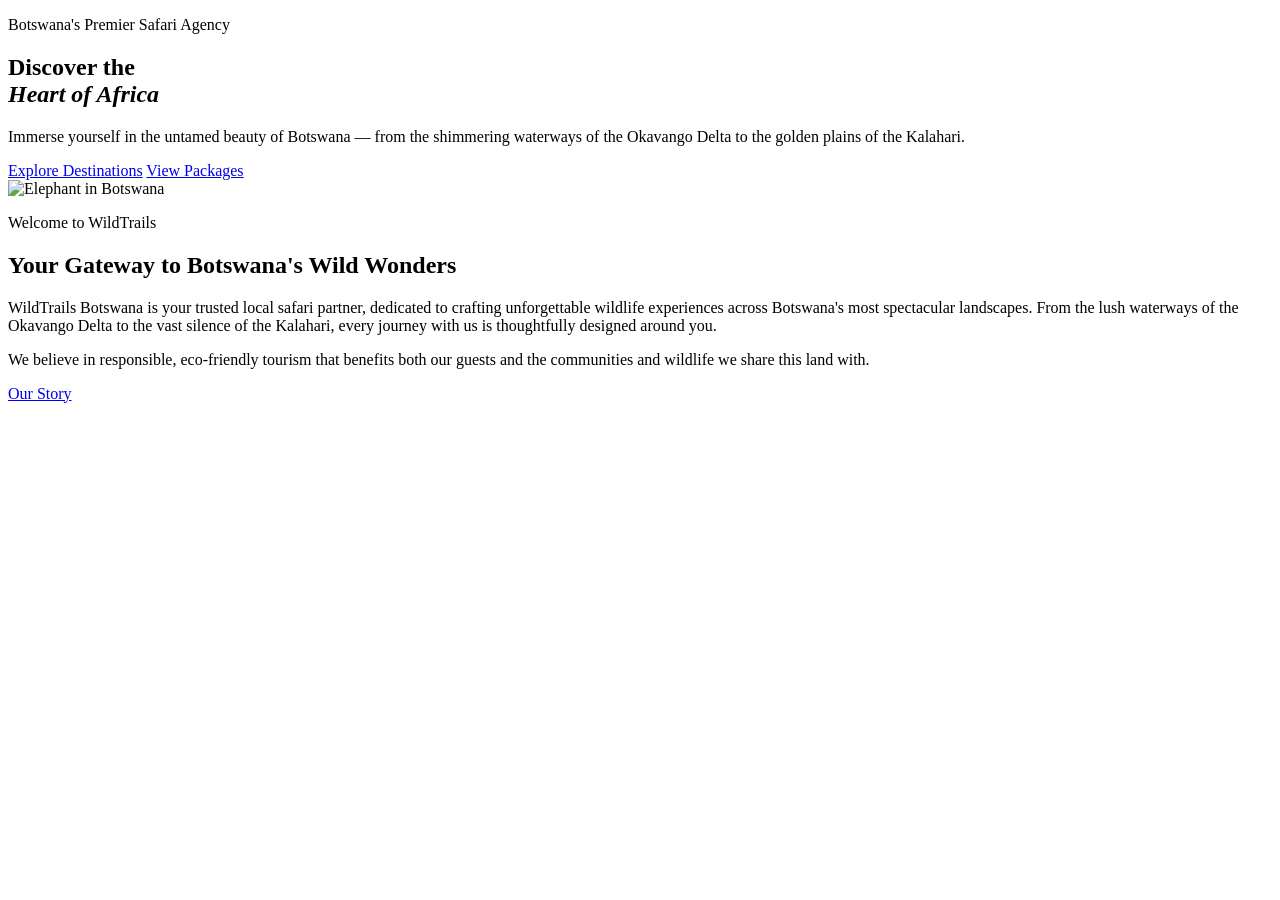
==== index.html @ f6ce1a47 "Initial commit:WildTrails Botswana Welcome Page" ====
<!DOCTYPE html>
<html lang="en">
<head>
  <meta charset="UTF-8" />
  <meta name="viewport" content="width=device-width, initial-scale=1.0"/>
  <title>WildTrails Botswana – Discover the Heart of Africa</title>
  <link href="https://fonts.googleapis.com/css2?family=Playfair+Display:ital,wght@0,400;0,700;1,400&family=Nunito+Sans:wght@300;400;600&display=swap" rel="stylesheet"/>
  <link rel="stylesheet" href="css/style.css"/>
</head>
<body>

<!-- HERO SECTION -->
<section class="hero" id="home">
  <div class="hero-bg"></div>
  <div class="hero-content">
    <p class="hero-eyebrow">Botswana's Premier Safari Agency</p>
    <h1 class="hero-title">Discover the<br><em>Heart of Africa</em></h1>
    <p class="hero-subtitle">Immerse yourself in the untamed beauty of Botswana — from the shimmering waterways of the Okavango Delta to the golden plains of the Kalahari.</p>
    <div class="hero-btns">
      <a href="destinations.html" class="btn-wild">Explore Destinations</a>
      <a href="packages.html" class="btn-outline-wild">View Packages</a>
    </div>
  </div>
</section>

<!-- WELCOME SECTION -->
<section class="welcome-section">
  <div class="welcome-container">
    <div class="welcome-image">
      <img src="https://images.unsplash.com/photo-1535941339077-2dd1c7963098?w=800&q=80" alt="Elephant in Botswana" width="600" height="420"/>
    </div>
    <div class="welcome-text">
      <p class="section-label">Welcome to WildTrails</p>
      <h2 class="section-title">Your Gateway to Botswana's Wild Wonders</h2>
      <div class="section-divider"></div>
      <p>WildTrails Botswana is your trusted local safari partner, dedicated to crafting unforgettable wildlife experiences across Botswana's most spectacular landscapes. From the lush waterways of the Okavango Delta to the vast silence of the Kalahari, every journey with us is thoughtfully designed around you.</p>
      <p>We believe in responsible, eco-friendly tourism that benefits both our guests and the communities and wildlife we share this land with.</p>
      <a href="about.html" class="btn-wild">Our Story</a>
    </div>
  </div>
</section>

</body>
</html>
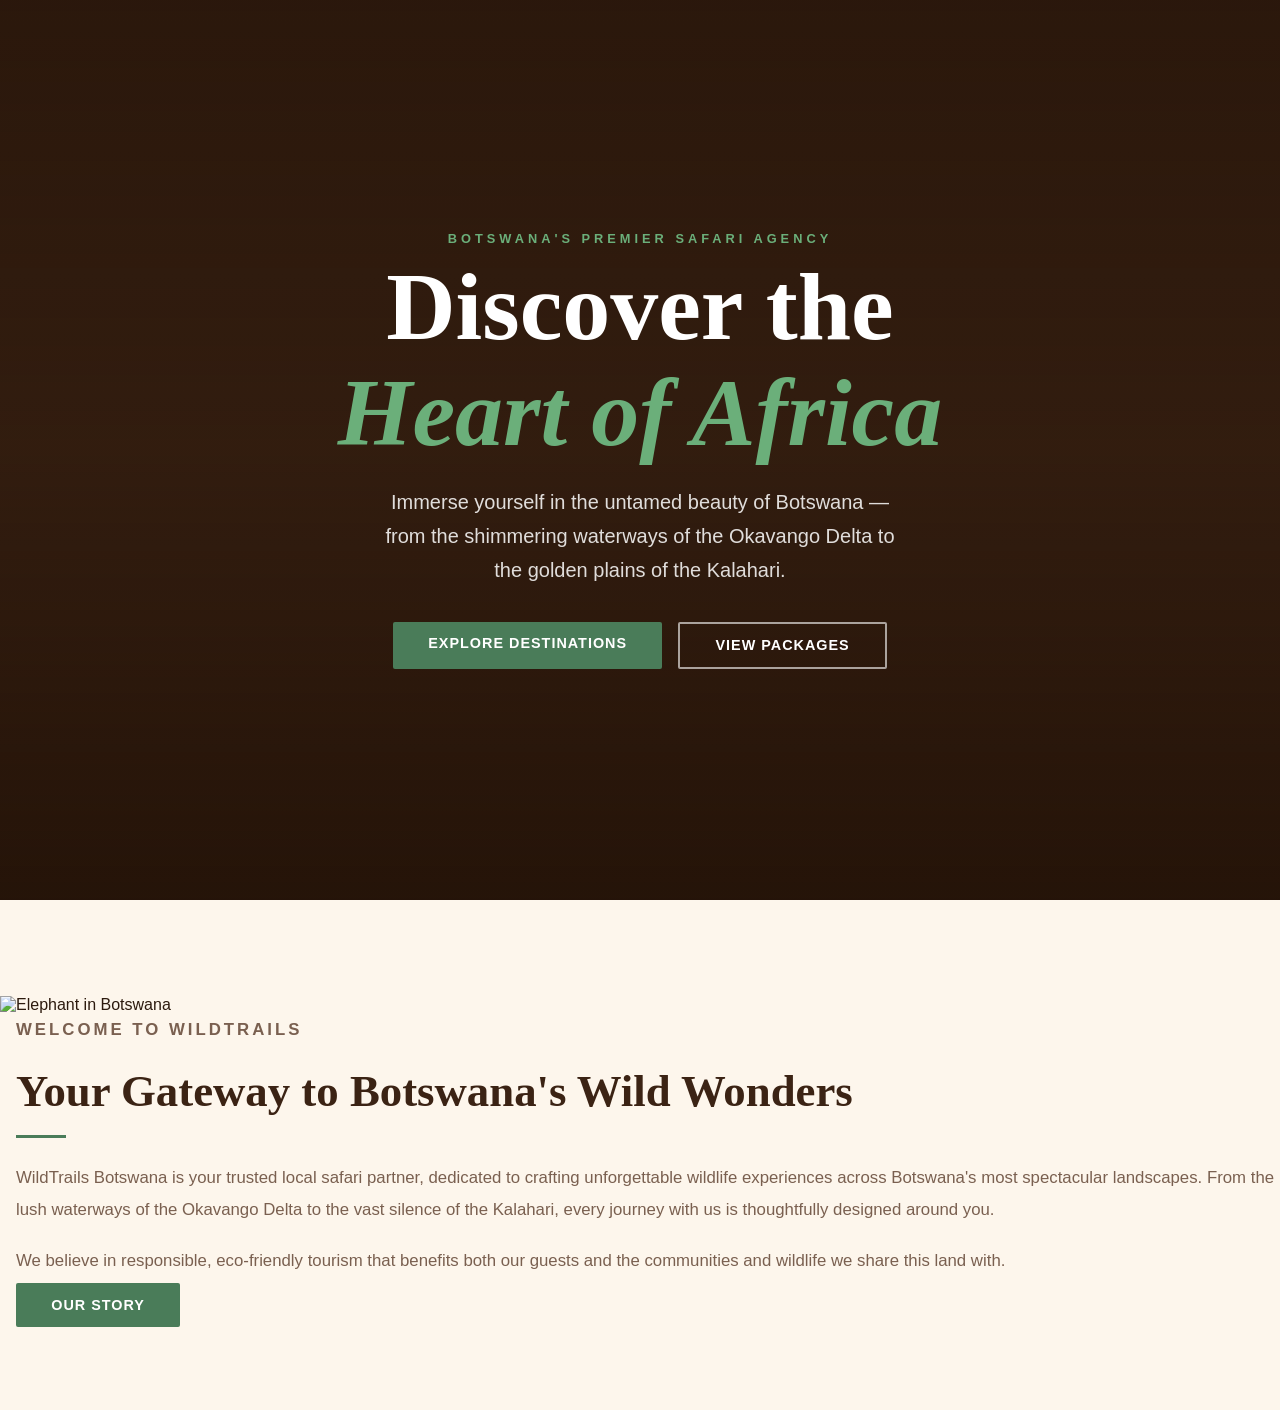
==== commit bf176759: "Fixed CSS path" ====
--- a/index.html
+++ b/index.html
@@ -5,7 +5,7 @@
   <meta name="viewport" content="width=device-width, initial-scale=1.0"/>
   <title>WildTrails Botswana – Discover the Heart of Africa</title>
   <link href="https://fonts.googleapis.com/css2?family=Playfair+Display:ital,wght@0,400;0,700;1,400&family=Nunito+Sans:wght@300;400;600&display=swap" rel="stylesheet"/>
-  <link rel="stylesheet" href="css/style.css"/>
+  <link rel="stylesheet" href="style.css"/>
 </head>
 <body>
 
--- a/style.css
+++ b/style.css
@@ -0,0 +1,696 @@
+/* ============================================
+   WildTrails Botswana - Main Stylesheet
+   Web & Multimedia Development Assignment
+   BAC 2026
+   ============================================ */
+
+/* ── CSS VARIABLES ── */
+:root {
+  --brown:       #5C3D2E;
+  --brown-dark:  #3B2314;
+  --brown-light: #8B5E3C;
+  --green:       #4A7C59;
+  --green-light: #6BAF7A;
+  --cream:       #FDF6EC;
+  --sand:        #E8D5B0;
+  --text:        #2C1A0E;
+  --text-light:  #7A6050;
+}
+
+/* ── RESET & BASE ── */
+* { margin: 0; padding: 0; box-sizing: border-box; }
+
+html { scroll-behavior: smooth; }
+
+body {
+  font-family: 'Nunito Sans', sans-serif;
+  background: var(--cream);
+  color: var(--text);
+  overflow-x: hidden;
+}
+
+/* ── NAVBAR ── */
+.navbar {
+  background: transparent;
+  padding: 1.2rem 2rem;
+  position: fixed;
+  width: 100%;
+  top: 0;
+  z-index: 1000;
+  transition: background 0.4s, box-shadow 0.4s;
+}
+
+.navbar.scrolled {
+  background: var(--brown-dark) !important;
+  box-shadow: 0 2px 20px rgba(0,0,0,0.3);
+}
+
+.navbar-brand {
+  font-family: 'Playfair Display', serif;
+  font-size: 1.6rem;
+  color: #fff !important;
+  letter-spacing: 0.5px;
+}
+
+.navbar-brand span { color: var(--green-light); }
+
+.navbar-nav .nav-link {
+  color: rgba(255,255,255,0.9) !important;
+  font-size: 0.9rem;
+  font-weight: 600;
+  letter-spacing: 1.2px;
+  text-transform: uppercase;
+  margin: 0 0.4rem;
+  padding: 0.5rem 0.8rem !important;
+  transition: color 0.2s;
+  position: relative;
+}
+
+.navbar-nav .nav-link::after {
+  content: '';
+  position: absolute;
+  bottom: 0;
+  left: 50%;
+  width: 0;
+  height: 2px;
+  background: var(--green-light);
+  transition: width 0.3s, left 0.3s;
+}
+
+.navbar-nav .nav-link:hover::after,
+.navbar-nav .nav-link.active::after {
+  width: 100%;
+  left: 0;
+}
+
+.navbar-nav .nav-link:hover { color: var(--green-light) !important; }
+
+.navbar-toggler { border-color: rgba(255,255,255,0.5); }
+.navbar-toggler-icon { filter: invert(1); }
+
+/* ── HERO ── */
+.hero {
+  height: 100vh;
+  min-height: 600px;
+  position: relative;
+  display: flex;
+  align-items: center;
+  justify-content: center;
+  overflow: hidden;
+  background: var(--brown-dark);
+}
+
+.hero-bg {
+  position: absolute;
+  inset: 0;
+  background:
+    linear-gradient(to bottom, rgba(30,15,5,0.55) 0%, rgba(30,15,5,0.3) 50%, rgba(30,15,5,0.75) 100%),
+    url('https://images.unsplash.com/photo-1516026672322-bc52d61a55d5?w=1600&q=80') center/cover no-repeat;
+  transform: scale(1.05);
+  animation: zoomOut 12s ease forwards;
+}
+
+@keyframes zoomOut {
+  from { transform: scale(1.05); }
+  to   { transform: scale(1); }
+}
+
+.hero-content {
+  position: relative;
+  text-align: center;
+  color: #fff;
+  padding: 0 1rem;
+}
+
+.hero-eyebrow {
+  font-size: 0.8rem;
+  letter-spacing: 4px;
+  text-transform: uppercase;
+  color: var(--green-light);
+  font-weight: 600;
+  opacity: 0;
+  animation: fadeUp 0.8s 0.3s forwards;
+}
+
+.hero-title {
+  font-family: 'Playfair Display', serif;
+  font-size: clamp(2.8rem, 8vw, 6rem);
+  font-weight: 700;
+  line-height: 1.1;
+  margin: 0.5rem 0 1.2rem;
+  opacity: 0;
+  animation: fadeUp 0.8s 0.6s forwards;
+}
+
+.hero-title em { color: var(--green-light); font-style: italic; }
+
+.hero-subtitle {
+  font-size: clamp(1rem, 2vw, 1.25rem);
+  font-weight: 300;
+  max-width: 540px;
+  margin: 0 auto 2.2rem;
+  line-height: 1.7;
+  color: rgba(255,255,255,0.85);
+  opacity: 0;
+  animation: fadeUp 0.8s 0.9s forwards;
+}
+
+.hero-btns {
+  display: flex;
+  gap: 1rem;
+  justify-content: center;
+  flex-wrap: wrap;
+  opacity: 0;
+  animation: fadeUp 0.8s 1.2s forwards;
+}
+
+.hero-scroll {
+  position: absolute;
+  bottom: 2rem;
+  left: 50%;
+  transform: translateX(-50%);
+  color: rgba(255,255,255,0.6);
+  font-size: 0.75rem;
+  letter-spacing: 2px;
+  text-transform: uppercase;
+  display: flex;
+  flex-direction: column;
+  align-items: center;
+  gap: 0.4rem;
+  opacity: 0;
+  animation: fadeUp 0.8s 1.8s forwards;
+}
+
+.hero-scroll i { animation: bounce 1.6s infinite; }
+
+/* ── ANIMATIONS ── */
+@keyframes bounce {
+  0%, 100% { transform: translateY(0); }
+  50%       { transform: translateY(6px); }
+}
+
+@keyframes fadeUp {
+  from { opacity: 0; transform: translateY(24px); }
+  to   { opacity: 1; transform: translateY(0); }
+}
+
+/* ── BUTTONS ── */
+.btn-wild {
+  background: var(--green);
+  color: #fff;
+  border: none;
+  padding: 0.85rem 2.2rem;
+  font-size: 0.9rem;
+  font-weight: 600;
+  letter-spacing: 1px;
+  text-transform: uppercase;
+  border-radius: 2px;
+  text-decoration: none;
+  transition: background 0.3s, transform 0.2s;
+}
+
+.btn-wild:hover {
+  background: var(--green-light);
+  color: #fff;
+  transform: translateY(-2px);
+}
+
+.btn-outline-wild {
+  background: transparent;
+  color: #fff;
+  border: 2px solid rgba(255,255,255,0.6);
+  padding: 0.85rem 2.2rem;
+  font-size: 0.9rem;
+  font-weight: 600;
+  letter-spacing: 1px;
+  text-transform: uppercase;
+  border-radius: 2px;
+  text-decoration: none;
+  transition: border-color 0.3s, background 0.3s;
+}
+
+.btn-outline-wild:hover {
+  border-color: #fff;
+  background: rgba(255,255,255,0.1);
+  color: #fff;
+}
+
+/* ── STATS BAND ── */
+.stats-band {
+  background: var(--brown-dark);
+  padding: 1.8rem 0;
+}
+
+.stat-item {
+  text-align: center;
+  color: #fff;
+  padding: 0.5rem 1rem;
+  border-right: 1px solid rgba(255,255,255,0.12);
+}
+
+.stat-item:last-child { border-right: none; }
+
+.stat-number {
+  font-family: 'Playfair Display', serif;
+  font-size: 2rem;
+  font-weight: 700;
+  color: var(--green-light);
+  line-height: 1;
+}
+
+.stat-label {
+  font-size: 0.78rem;
+  letter-spacing: 1.5px;
+  text-transform: uppercase;
+  color: rgba(255,255,255,0.6);
+  margin-top: 0.3rem;
+}
+
+/* ── SECTION TITLES ── */
+.section-label {
+  font-size: 0.75rem;
+  letter-spacing: 3px;
+  text-transform: uppercase;
+  color: var(--green);
+  font-weight: 700;
+  margin-bottom: 0.5rem;
+}
+
+.section-title {
+  font-family: 'Playfair Display', serif;
+  font-size: clamp(1.8rem, 4vw, 2.8rem);
+  font-weight: 700;
+  color: var(--brown-dark);
+  line-height: 1.2;
+}
+
+.section-divider {
+  width: 50px;
+  height: 3px;
+  background: var(--green);
+  margin: 1rem 0 1.5rem;
+}
+
+/* ── WELCOME SECTION ── */
+.welcome-section {
+  padding: 6rem 0;
+  background: var(--cream);
+}
+
+.welcome-img-wrap {
+  position: relative;
+  border-radius: 2px;
+  overflow: hidden;
+}
+
+.welcome-img-wrap img {
+  width: 100%;
+  height: 420px;
+  object-fit: cover;
+  display: block;
+}
+
+.welcome-img-badge {
+  position: absolute;
+  bottom: -1.5rem;
+  left: -1.5rem;
+  background: var(--green);
+  color: #fff;
+  padding: 1.2rem 1.8rem;
+  font-family: 'Playfair Display', serif;
+  font-size: 1.1rem;
+  line-height: 1.3;
+  max-width: 200px;
+}
+
+.welcome-img-badge strong {
+  display: block;
+  font-size: 2rem;
+}
+
+.welcome-text { padding-left: 1rem; }
+
+.welcome-text p {
+  font-size: 1.05rem;
+  line-height: 1.9;
+  color: var(--text-light);
+  margin-bottom: 1.2rem;
+}
+
+.feature-pill {
+  display: inline-flex;
+  align-items: center;
+  gap: 0.5rem;
+  background: var(--sand);
+  color: var(--brown);
+  font-size: 0.85rem;
+  font-weight: 600;
+  padding: 0.4rem 1rem;
+  border-radius: 50px;
+  margin: 0.2rem;
+}
+
+.feature-pill i { color: var(--green); }
+
+/* ── DESTINATIONS ── */
+.destinations-section {
+  padding: 6rem 0;
+  background: #f5ede0;
+}
+
+.dest-card {
+  position: relative;
+  overflow: hidden;
+  border-radius: 2px;
+  cursor: pointer;
+  height: 420px;
+  display: block;
+  text-decoration: none;
+}
+
+.dest-card img {
+  width: 100%;
+  height: 100%;
+  object-fit: cover;
+  transition: transform 0.6s ease;
+}
+
+.dest-card:hover img { transform: scale(1.08); }
+
+.dest-overlay {
+  position: absolute;
+  inset: 0;
+  background: linear-gradient(to top, rgba(20,8,2,0.85) 0%, rgba(20,8,2,0.1) 60%);
+  display: flex;
+  flex-direction: column;
+  justify-content: flex-end;
+  padding: 1.8rem;
+  transition: background 0.4s;
+}
+
+.dest-card:hover .dest-overlay {
+  background: linear-gradient(to top, rgba(20,8,2,0.92) 0%, rgba(20,8,2,0.25) 60%);
+}
+
+.dest-tag {
+  font-size: 0.7rem;
+  letter-spacing: 2px;
+  text-transform: uppercase;
+  color: var(--green-light);
+  font-weight: 700;
+  margin-bottom: 0.4rem;
+}
+
+.dest-name {
+  font-family: 'Playfair Display', serif;
+  font-size: 1.6rem;
+  color: #fff;
+  line-height: 1.2;
+  margin-bottom: 0.6rem;
+}
+
+.dest-desc {
+  font-size: 0.88rem;
+  color: rgba(255,255,255,0.75);
+  line-height: 1.6;
+  max-height: 0;
+  overflow: hidden;
+  transition: max-height 0.4s ease;
+}
+
+.dest-card:hover .dest-desc { max-height: 80px; }
+
+.dest-arrow {
+  display: inline-flex;
+  align-items: center;
+  gap: 0.4rem;
+  color: var(--green-light);
+  font-size: 0.8rem;
+  font-weight: 700;
+  letter-spacing: 1px;
+  text-transform: uppercase;
+  margin-top: 0.8rem;
+  opacity: 0;
+  transition: opacity 0.3s;
+}
+
+.dest-card:hover .dest-arrow { opacity: 1; }
+
+/* ── PACKAGES ── */
+.packages-section {
+  padding: 6rem 0;
+  background: var(--cream);
+}
+
+.pkg-card {
+  border: 1px solid var(--sand);
+  border-radius: 2px;
+  padding: 2.5rem 2rem;
+  background: #fff;
+  transition: transform 0.3s, box-shadow 0.3s;
+  height: 100%;
+  position: relative;
+  overflow: hidden;
+}
+
+.pkg-card::before {
+  content: '';
+  position: absolute;
+  top: 0;
+  left: 0;
+  width: 100%;
+  height: 4px;
+  background: var(--sand);
+  transition: background 0.3s;
+}
+
+.pkg-card:hover {
+  transform: translateY(-6px);
+  box-shadow: 0 20px 50px rgba(92,61,46,0.15);
+}
+
+.pkg-card:hover::before { background: var(--green); }
+.pkg-card.featured::before { background: var(--brown); }
+
+.pkg-badge {
+  position: absolute;
+  top: 1.2rem;
+  right: 1.2rem;
+  background: var(--brown);
+  color: #fff;
+  font-size: 0.7rem;
+  font-weight: 700;
+  letter-spacing: 1px;
+  text-transform: uppercase;
+  padding: 0.3rem 0.8rem;
+  border-radius: 2px;
+}
+
+.pkg-icon {
+  font-size: 2rem;
+  color: var(--green);
+  margin-bottom: 1rem;
+}
+
+.pkg-name {
+  font-family: 'Playfair Display', serif;
+  font-size: 1.4rem;
+  color: var(--brown-dark);
+  margin-bottom: 0.3rem;
+}
+
+.pkg-duration {
+  font-size: 0.82rem;
+  color: var(--text-light);
+  letter-spacing: 1px;
+  text-transform: uppercase;
+  margin-bottom: 1.2rem;
+}
+
+.pkg-price {
+  font-family: 'Playfair Display', serif;
+  font-size: 2.2rem;
+  color: var(--brown);
+  font-weight: 700;
+  line-height: 1;
+  margin-bottom: 1.5rem;
+}
+
+.pkg-price span {
+  font-size: 1rem;
+  color: var(--text-light);
+  font-family: 'Nunito Sans', sans-serif;
+  font-weight: 400;
+}
+
+.pkg-features {
+  list-style: none;
+  margin-bottom: 2rem;
+}
+
+.pkg-features li {
+  font-size: 0.9rem;
+  color: var(--text-light);
+  padding: 0.4rem 0;
+  border-bottom: 1px solid #f0e8da;
+  display: flex;
+  align-items: center;
+  gap: 0.6rem;
+}
+
+.pkg-features li i {
+  color: var(--green);
+  width: 16px;
+}
+
+/* ── WHY US ── */
+.whyus-section {
+  padding: 6rem 0;
+  background: var(--brown-dark);
+}
+
+.whyus-section .section-title { color: #fff; }
+.whyus-section .section-label { color: var(--green-light); }
+
+.why-card {
+  text-align: center;
+  padding: 2rem 1.5rem;
+  border: 1px solid rgba(255,255,255,0.08);
+  border-radius: 2px;
+  transition: border-color 0.3s, background 0.3s;
+  height: 100%;
+}
+
+.why-card:hover {
+  border-color: var(--green);
+  background: rgba(255,255,255,0.04);
+}
+
+.why-icon {
+  width: 64px;
+  height: 64px;
+  border-radius: 50%;
+  background: rgba(107,175,122,0.15);
+  display: flex;
+  align-items: center;
+  justify-content: center;
+  margin: 0 auto 1.2rem;
+  font-size: 1.6rem;
+  color: var(--green-light);
+  transition: background 0.3s;
+}
+
+.why-card:hover .why-icon {
+  background: var(--green);
+  color: #fff;
+}
+
+.why-title {
+  font-family: 'Playfair Display', serif;
+  font-size: 1.15rem;
+  color: #fff;
+  margin-bottom: 0.7rem;
+}
+
+.why-text {
+  font-size: 0.88rem;
+  color: rgba(255,255,255,0.55);
+  line-height: 1.7;
+}
+
+/* ── CTA BANNER ── */
+.cta-section {
+  padding: 6rem 0;
+  background:
+    linear-gradient(rgba(40,20,5,0.8), rgba(40,20,5,0.8)),
+    url('https://images.unsplash.com/photo-1549366021-9f761d450615?w=1600&q=80') center/cover fixed;
+  text-align: center;
+  color: #fff;
+}
+
+.cta-section .section-title { color: #fff; }
+
+/* ── FOOTER ── */
+footer {
+  background: #1a0d05;
+  color: rgba(255,255,255,0.6);
+  padding: 4rem 0 1.5rem;
+}
+
+.footer-brand {
+  font-family: 'Playfair Display', serif;
+  font-size: 1.5rem;
+  color: #fff;
+  margin-bottom: 1rem;
+}
+
+.footer-brand span { color: var(--green-light); }
+
+.footer-text {
+  font-size: 0.88rem;
+  line-height: 1.8;
+  margin-bottom: 1.5rem;
+}
+
+.footer-heading {
+  font-size: 0.75rem;
+  letter-spacing: 2.5px;
+  text-transform: uppercase;
+  color: #fff;
+  font-weight: 700;
+  margin-bottom: 1.2rem;
+}
+
+.footer-links { list-style: none; }
+
+.footer-links li { margin-bottom: 0.6rem; }
+
+.footer-links a {
+  color: rgba(255,255,255,0.5);
+  text-decoration: none;
+  font-size: 0.9rem;
+  transition: color 0.2s;
+}
+
+.footer-links a:hover { color: var(--green-light); }
+
+.social-icons {
+  display: flex;
+  gap: 0.8rem;
+  margin-top: 0.5rem;
+}
+
+.social-icons a {
+  width: 38px;
+  height: 38px;
+  border: 1px solid rgba(255,255,255,0.15);
+  border-radius: 50%;
+  display: flex;
+  align-items: center;
+  justify-content: center;
+  color: rgba(255,255,255,0.5);
+  font-size: 0.9rem;
+  transition: border-color 0.2s, color 0.2s, background 0.2s;
+  text-decoration: none;
+}
+
+.social-icons a:hover {
+  border-color: var(--green-light);
+  color: var(--green-light);
+}
+
+.footer-bottom {
+  border-top: 1px solid rgba(255,255,255,0.08);
+  margin-top: 3rem;
+  padding-top: 1.5rem;
+  font-size: 0.82rem;
+  text-align: center;
+}
+
+/* ── RESPONSIVE ── */
+@media (max-width: 768px) {
+  .welcome-img-badge { display: none; }
+  .welcome-text { padding-left: 0; margin-top: 1.5rem; }
+  .stat-item { border-right: none; border-bottom: 1px solid rgba(255,255,255,0.1); }
+  .stat-item:last-child { border-bottom: none; }
+}
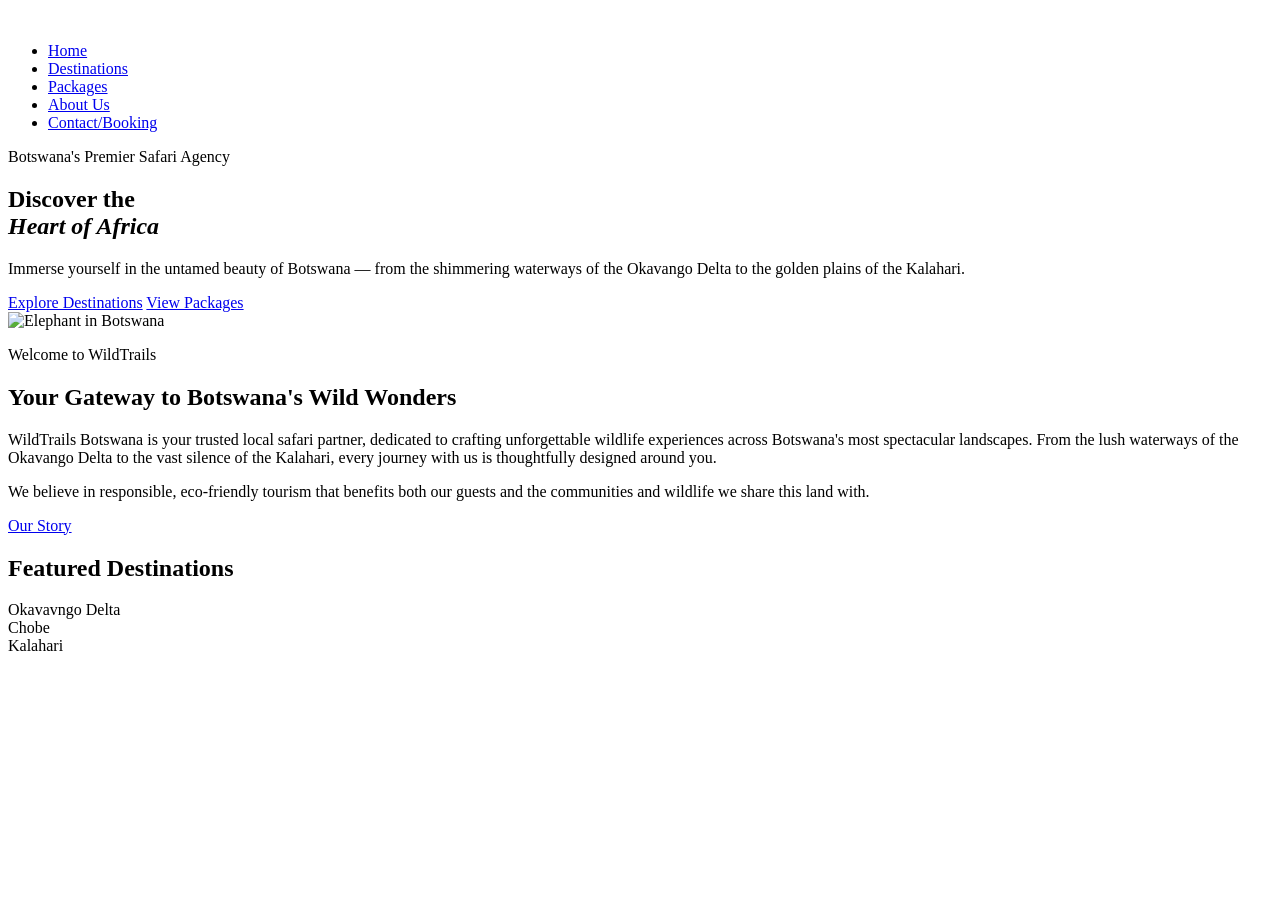
==== commit d904598a: "Initial wbsite setup" ====
--- a/index.html
+++ b/index.html
@@ -3,13 +3,27 @@
 <head>
   <meta charset="UTF-8" />
   <meta name="viewport" content="width=device-width, initial-scale=1.0"/>
-  <title>WildTrails Botswana – Discover the Heart of Africa</title>
+  <title>WildTrails Botswana  Discover the Heart of Africa</title>
   <link href="https://fonts.googleapis.com/css2?family=Playfair+Display:ital,wght@0,400;0,700;1,400&family=Nunito+Sans:wght@300;400;600&display=swap" rel="stylesheet"/>
-  <link rel="stylesheet" href="style.css"/>
+  <link rel="stylesheet" href="styles.css"/>
 </head>
 <body>
 
-<!-- HERO SECTION -->
+
+  <div class="navbar">
+    <div class="logo">
+      <img src="" alt="">
+    </div>
+   
+     <ul class="nav-links">
+  <li><a href="home.html" class="active">Home</a> </li>
+  <li><a href="destinations.html">Destinations</a></li>
+  <li><a href="packages.html">Packages</a></li>
+  <li><a href="about us.html">About Us</a></li>
+  <li><a href="contact.html">Contact/Booking</a></li>
+</ul>
+   
+
 <section class="hero" id="home">
   <div class="hero-bg"></div>
   <div class="hero-content">
@@ -23,7 +37,7 @@
   </div>
 </section>
 
-<!-- WELCOME SECTION -->
+
 <section class="welcome-section">
   <div class="welcome-container">
     <div class="welcome-image">
@@ -35,10 +49,21 @@
       <div class="section-divider"></div>
       <p>WildTrails Botswana is your trusted local safari partner, dedicated to crafting unforgettable wildlife experiences across Botswana's most spectacular landscapes. From the lush waterways of the Okavango Delta to the vast silence of the Kalahari, every journey with us is thoughtfully designed around you.</p>
       <p>We believe in responsible, eco-friendly tourism that benefits both our guests and the communities and wildlife we share this land with.</p>
-      <a href="about.html" class="btn-wild">Our Story</a>
+      <a href="about us.html" class="btn-wild">Our Story</a>
     </div>
   </div>
 </section>
 
+
+<section class="featured">
+  <h2>Featured Destinations</h2>
+
+  <div class="featured-grid">
+    <div class="card">Okavavngo Delta</div>
+    <div class="card">Chobe</div>
+    <div class="card">Kalahari</div>
+  </div>      
+</section>
+
 </body>
 </html>
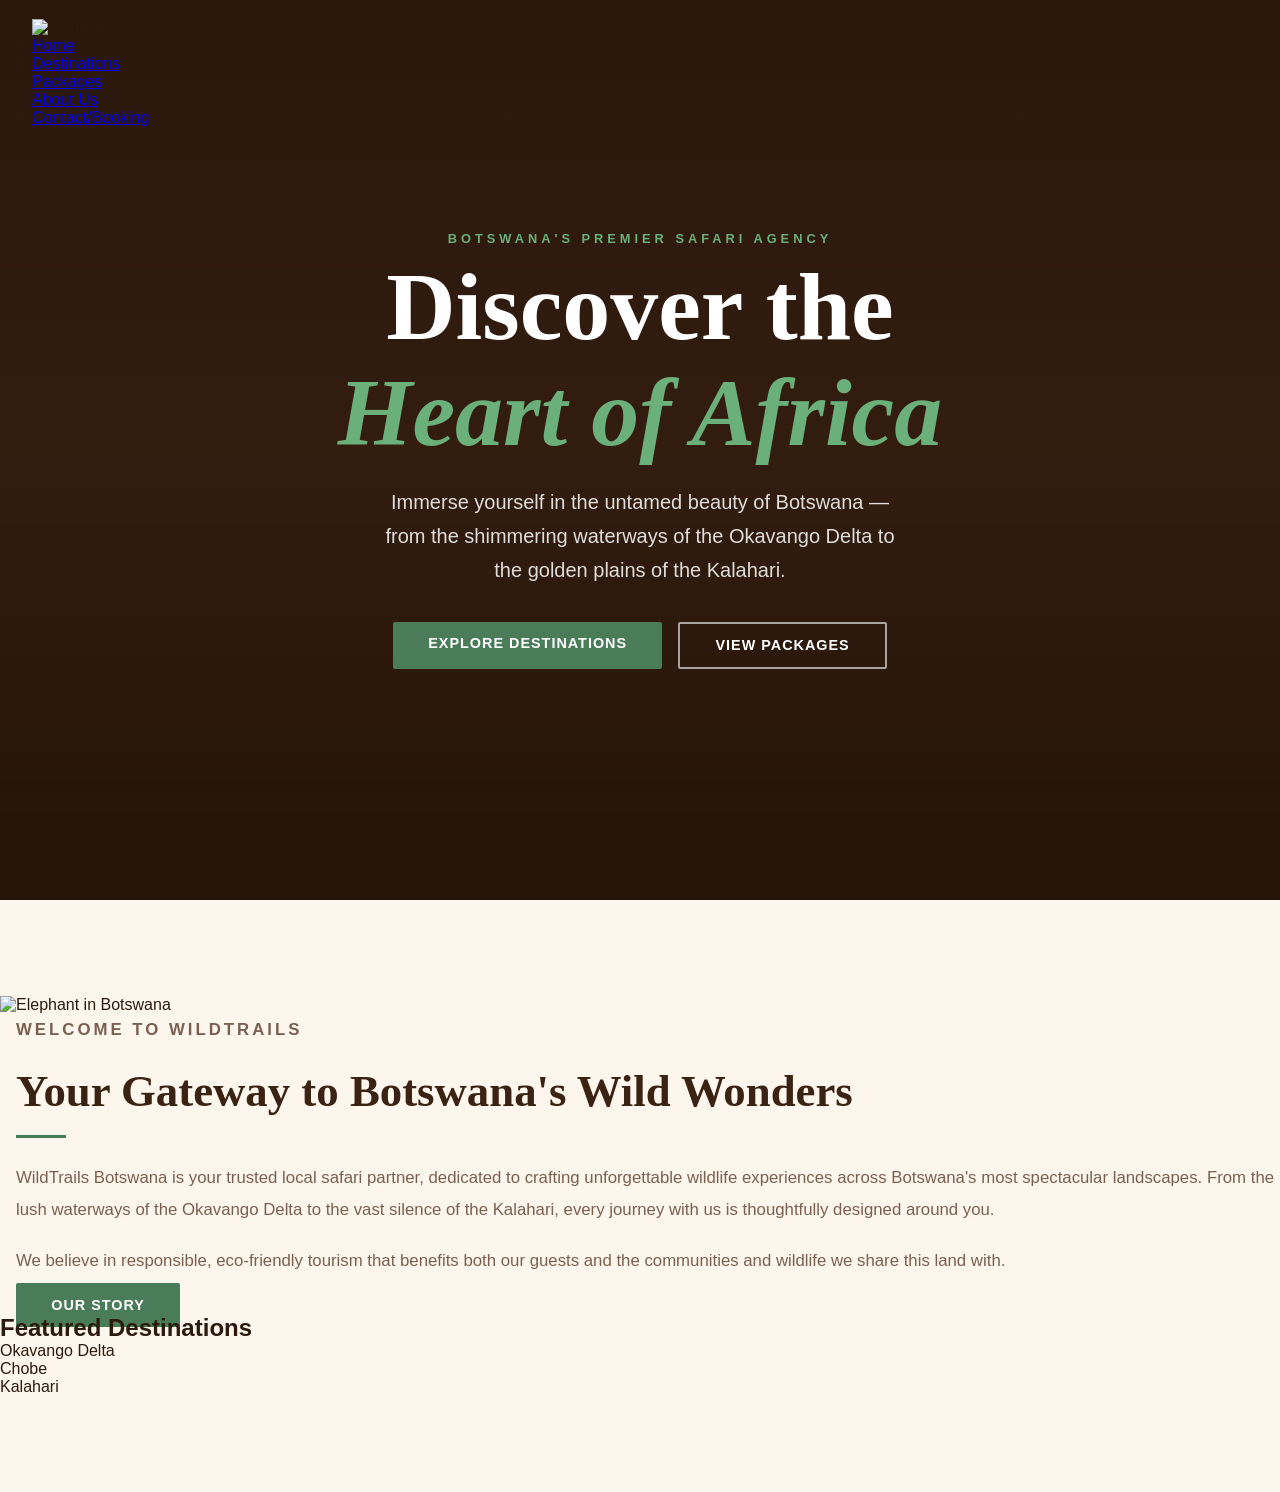
==== commit 7f1e070c: "Add files via upload" ====
--- a/index.html
+++ b/index.html
@@ -1,69 +1,69 @@
-<!DOCTYPE html>
-<html lang="en">
-<head>
-  <meta charset="UTF-8" />
-  <meta name="viewport" content="width=device-width, initial-scale=1.0"/>
-  <title>WildTrails Botswana  Discover the Heart of Africa</title>
-  <link href="https://fonts.googleapis.com/css2?family=Playfair+Display:ital,wght@0,400;0,700;1,400&family=Nunito+Sans:wght@300;400;600&display=swap" rel="stylesheet"/>
-  <link rel="stylesheet" href="styles.css"/>
-</head>
-<body>
-
-
-  <div class="navbar">
-    <div class="logo">
-      <img src="" alt="">
-    </div>
-   
-     <ul class="nav-links">
-  <li><a href="home.html" class="active">Home</a> </li>
-  <li><a href="destinations.html">Destinations</a></li>
-  <li><a href="packages.html">Packages</a></li>
-  <li><a href="about us.html">About Us</a></li>
-  <li><a href="contact.html">Contact/Booking</a></li>
-</ul>
-   
-
-<section class="hero" id="home">
-  <div class="hero-bg"></div>
-  <div class="hero-content">
-    <p class="hero-eyebrow">Botswana's Premier Safari Agency</p>
-    <h1 class="hero-title">Discover the<br><em>Heart of Africa</em></h1>
-    <p class="hero-subtitle">Immerse yourself in the untamed beauty of Botswana — from the shimmering waterways of the Okavango Delta to the golden plains of the Kalahari.</p>
-    <div class="hero-btns">
-      <a href="destinations.html" class="btn-wild">Explore Destinations</a>
-      <a href="packages.html" class="btn-outline-wild">View Packages</a>
-    </div>
-  </div>
-</section>
-
-
-<section class="welcome-section">
-  <div class="welcome-container">
-    <div class="welcome-image">
-      <img src="https://images.unsplash.com/photo-1535941339077-2dd1c7963098?w=800&q=80" alt="Elephant in Botswana" width="600" height="420"/>
-    </div>
-    <div class="welcome-text">
-      <p class="section-label">Welcome to WildTrails</p>
-      <h2 class="section-title">Your Gateway to Botswana's Wild Wonders</h2>
-      <div class="section-divider"></div>
-      <p>WildTrails Botswana is your trusted local safari partner, dedicated to crafting unforgettable wildlife experiences across Botswana's most spectacular landscapes. From the lush waterways of the Okavango Delta to the vast silence of the Kalahari, every journey with us is thoughtfully designed around you.</p>
-      <p>We believe in responsible, eco-friendly tourism that benefits both our guests and the communities and wildlife we share this land with.</p>
-      <a href="about us.html" class="btn-wild">Our Story</a>
-    </div>
-  </div>
-</section>
-
-
-<section class="featured">
-  <h2>Featured Destinations</h2>
-
-  <div class="featured-grid">
-    <div class="card">Okavavngo Delta</div>
-    <div class="card">Chobe</div>
-    <div class="card">Kalahari</div>
-  </div>      
-</section>
-
-</body>
-</html>
+<!DOCTYPE html>
+<html lang="en">
+<head>
+  <meta charset="UTF-8" />
+  <meta name="viewport" content="width=device-width, initial-scale=1.0"/>
+  <title>WildTrails Botswana – Discover the Heart of Africa</title>
+  <link href="https://fonts.googleapis.com/css2?family=Playfair+Display:ital,wght@0,400;0,700;1,400&family=Nunito+Sans:wght@300;400;600&display=swap" rel="stylesheet"/>
+  <link rel="stylesheet" href="style.css"/>
+</head>
+<body>
+  <body>
+
+  <div class="navbar">
+    <div class="logo">
+      <img src="" alt="WildTrails Logo">
+    </div>
+
+    <ul class="nav-links">
+      <li><a href="index.html" class="active">Home</a></li>
+      <li><a href="destinations.html">Destinations</a></li>
+      <li><a href="packages.html">Packages</a></li>
+      <li><a href="about.html">About Us</a></li>
+      <li><a href="contact.html">Contact/Booking</a></li>
+    </ul>
+  </div>
+
+
+<!-- HERO SECTION -->
+<section class="hero" id="home">
+  <div class="hero-bg"></div>
+  <div class="hero-content">
+    <p class="hero-eyebrow">Botswana's Premier Safari Agency</p>
+    <h1 class="hero-title">Discover the<br><em>Heart of Africa</em></h1>
+    <p class="hero-subtitle">Immerse yourself in the untamed beauty of Botswana — from the shimmering waterways of the Okavango Delta to the golden plains of the Kalahari.</p>
+    <div class="hero-btns">
+      <a href="destinations.html" class="btn-wild">Explore Destinations</a>
+      <a href="packages.html" class="btn-outline-wild">View Packages</a>
+    </div>
+  </div>
+</section>
+
+<!-- WELCOME SECTION -->
+<section class="welcome-section">
+  <div class="welcome-container">
+    <div class="welcome-image">
+      <img src="https://images.unsplash.com/photo-1535941339077-2dd1c7963098?w=800&q=80" alt="Elephant in Botswana" width="600" height="420"/>
+    </div>
+    <div class="welcome-text">
+      <p class="section-label">Welcome to WildTrails</p>
+      <h2 class="section-title">Your Gateway to Botswana's Wild Wonders</h2>
+      <div class="section-divider"></div>
+      <p>WildTrails Botswana is your trusted local safari partner, dedicated to crafting unforgettable wildlife experiences across Botswana's most spectacular landscapes. From the lush waterways of the Okavango Delta to the vast silence of the Kalahari, every journey with us is thoughtfully designed around you.</p>
+      <p>We believe in responsible, eco-friendly tourism that benefits both our guests and the communities and wildlife we share this land with.</p>
+      <a href="about.html" class="btn-wild">Our Story</a>
+    </div>
+  </div>
+
+  <section class="featured">
+    <h2>Featured Destinations</h2>
+
+    <div class="featured-grid">
+      <div class="card">Okavango Delta</div>
+      <div class="card">Chobe</div>
+      <div class="card">Kalahari</div>
+    </div>
+</section>
+
+</body>
+</html>
--- a/style.css
+++ b/style.css
@@ -0,0 +1,696 @@
+/* ============================================
+   WildTrails Botswana - Main Stylesheet
+   Web & Multimedia Development Assignment
+   BAC 2026
+   ============================================ */
+
+/* ── CSS VARIABLES ── */
+:root {
+  --brown:       #5C3D2E;
+  --brown-dark:  #3B2314;
+  --brown-light: #8B5E3C;
+  --green:       #4A7C59;
+  --green-light: #6BAF7A;
+  --cream:       #FDF6EC;
+  --sand:        #E8D5B0;
+  --text:        #2C1A0E;
+  --text-light:  #7A6050;
+}
+
+/* ── RESET & BASE ── */
+* { margin: 0; padding: 0; box-sizing: border-box; }
+
+html { scroll-behavior: smooth; }
+
+body {
+  font-family: 'Nunito Sans', sans-serif;
+  background: var(--cream);
+  color: var(--text);
+  overflow-x: hidden;
+}
+
+/* ── NAVBAR ── */
+.navbar {
+  background: transparent;
+  padding: 1.2rem 2rem;
+  position: fixed;
+  width: 100%;
+  top: 0;
+  z-index: 1000;
+  transition: background 0.4s, box-shadow 0.4s;
+}
+
+.navbar.scrolled {
+  background: var(--brown-dark) !important;
+  box-shadow: 0 2px 20px rgba(0,0,0,0.3);
+}
+
+.navbar-brand {
+  font-family: 'Playfair Display', serif;
+  font-size: 1.6rem;
+  color: #fff !important;
+  letter-spacing: 0.5px;
+}
+
+.navbar-brand span { color: var(--green-light); }
+
+.navbar-nav .nav-link {
+  color: rgba(255,255,255,0.9) !important;
+  font-size: 0.9rem;
+  font-weight: 600;
+  letter-spacing: 1.2px;
+  text-transform: uppercase;
+  margin: 0 0.4rem;
+  padding: 0.5rem 0.8rem !important;
+  transition: color 0.2s;
+  position: relative;
+}
+
+.navbar-nav .nav-link::after {
+  content: '';
+  position: absolute;
+  bottom: 0;
+  left: 50%;
+  width: 0;
+  height: 2px;
+  background: var(--green-light);
+  transition: width 0.3s, left 0.3s;
+}
+
+.navbar-nav .nav-link:hover::after,
+.navbar-nav .nav-link.active::after {
+  width: 100%;
+  left: 0;
+}
+
+.navbar-nav .nav-link:hover { color: var(--green-light) !important; }
+
+.navbar-toggler { border-color: rgba(255,255,255,0.5); }
+.navbar-toggler-icon { filter: invert(1); }
+
+/* ── HERO ── */
+.hero {
+  height: 100vh;
+  min-height: 600px;
+  position: relative;
+  display: flex;
+  align-items: center;
+  justify-content: center;
+  overflow: hidden;
+  background: var(--brown-dark);
+}
+
+.hero-bg {
+  position: absolute;
+  inset: 0;
+  background:
+    linear-gradient(to bottom, rgba(30,15,5,0.55) 0%, rgba(30,15,5,0.3) 50%, rgba(30,15,5,0.75) 100%),
+    url('https://images.unsplash.com/photo-1516026672322-bc52d61a55d5?w=1600&q=80') center/cover no-repeat;
+  transform: scale(1.05);
+  animation: zoomOut 12s ease forwards;
+}
+
+@keyframes zoomOut {
+  from { transform: scale(1.05); }
+  to   { transform: scale(1); }
+}
+
+.hero-content {
+  position: relative;
+  text-align: center;
+  color: #fff;
+  padding: 0 1rem;
+}
+
+.hero-eyebrow {
+  font-size: 0.8rem;
+  letter-spacing: 4px;
+  text-transform: uppercase;
+  color: var(--green-light);
+  font-weight: 600;
+  opacity: 0;
+  animation: fadeUp 0.8s 0.3s forwards;
+}
+
+.hero-title {
+  font-family: 'Playfair Display', serif;
+  font-size: clamp(2.8rem, 8vw, 6rem);
+  font-weight: 700;
+  line-height: 1.1;
+  margin: 0.5rem 0 1.2rem;
+  opacity: 0;
+  animation: fadeUp 0.8s 0.6s forwards;
+}
+
+.hero-title em { color: var(--green-light); font-style: italic; }
+
+.hero-subtitle {
+  font-size: clamp(1rem, 2vw, 1.25rem);
+  font-weight: 300;
+  max-width: 540px;
+  margin: 0 auto 2.2rem;
+  line-height: 1.7;
+  color: rgba(255,255,255,0.85);
+  opacity: 0;
+  animation: fadeUp 0.8s 0.9s forwards;
+}
+
+.hero-btns {
+  display: flex;
+  gap: 1rem;
+  justify-content: center;
+  flex-wrap: wrap;
+  opacity: 0;
+  animation: fadeUp 0.8s 1.2s forwards;
+}
+
+.hero-scroll {
+  position: absolute;
+  bottom: 2rem;
+  left: 50%;
+  transform: translateX(-50%);
+  color: rgba(255,255,255,0.6);
+  font-size: 0.75rem;
+  letter-spacing: 2px;
+  text-transform: uppercase;
+  display: flex;
+  flex-direction: column;
+  align-items: center;
+  gap: 0.4rem;
+  opacity: 0;
+  animation: fadeUp 0.8s 1.8s forwards;
+}
+
+.hero-scroll i { animation: bounce 1.6s infinite; }
+
+/* ── ANIMATIONS ── */
+@keyframes bounce {
+  0%, 100% { transform: translateY(0); }
+  50%       { transform: translateY(6px); }
+}
+
+@keyframes fadeUp {
+  from { opacity: 0; transform: translateY(24px); }
+  to   { opacity: 1; transform: translateY(0); }
+}
+
+/* ── BUTTONS ── */
+.btn-wild {
+  background: var(--green);
+  color: #fff;
+  border: none;
+  padding: 0.85rem 2.2rem;
+  font-size: 0.9rem;
+  font-weight: 600;
+  letter-spacing: 1px;
+  text-transform: uppercase;
+  border-radius: 2px;
+  text-decoration: none;
+  transition: background 0.3s, transform 0.2s;
+}
+
+.btn-wild:hover {
+  background: var(--green-light);
+  color: #fff;
+  transform: translateY(-2px);
+}
+
+.btn-outline-wild {
+  background: transparent;
+  color: #fff;
+  border: 2px solid rgba(255,255,255,0.6);
+  padding: 0.85rem 2.2rem;
+  font-size: 0.9rem;
+  font-weight: 600;
+  letter-spacing: 1px;
+  text-transform: uppercase;
+  border-radius: 2px;
+  text-decoration: none;
+  transition: border-color 0.3s, background 0.3s;
+}
+
+.btn-outline-wild:hover {
+  border-color: #fff;
+  background: rgba(255,255,255,0.1);
+  color: #fff;
+}
+
+/* ── STATS BAND ── */
+.stats-band {
+  background: var(--brown-dark);
+  padding: 1.8rem 0;
+}
+
+.stat-item {
+  text-align: center;
+  color: #fff;
+  padding: 0.5rem 1rem;
+  border-right: 1px solid rgba(255,255,255,0.12);
+}
+
+.stat-item:last-child { border-right: none; }
+
+.stat-number {
+  font-family: 'Playfair Display', serif;
+  font-size: 2rem;
+  font-weight: 700;
+  color: var(--green-light);
+  line-height: 1;
+}
+
+.stat-label {
+  font-size: 0.78rem;
+  letter-spacing: 1.5px;
+  text-transform: uppercase;
+  color: rgba(255,255,255,0.6);
+  margin-top: 0.3rem;
+}
+
+/* ── SECTION TITLES ── */
+.section-label {
+  font-size: 0.75rem;
+  letter-spacing: 3px;
+  text-transform: uppercase;
+  color: var(--green);
+  font-weight: 700;
+  margin-bottom: 0.5rem;
+}
+
+.section-title {
+  font-family: 'Playfair Display', serif;
+  font-size: clamp(1.8rem, 4vw, 2.8rem);
+  font-weight: 700;
+  color: var(--brown-dark);
+  line-height: 1.2;
+}
+
+.section-divider {
+  width: 50px;
+  height: 3px;
+  background: var(--green);
+  margin: 1rem 0 1.5rem;
+}
+
+/* ── WELCOME SECTION ── */
+.welcome-section {
+  padding: 6rem 0;
+  background: var(--cream);
+}
+
+.welcome-img-wrap {
+  position: relative;
+  border-radius: 2px;
+  overflow: hidden;
+}
+
+.welcome-img-wrap img {
+  width: 100%;
+  height: 420px;
+  object-fit: cover;
+  display: block;
+}
+
+.welcome-img-badge {
+  position: absolute;
+  bottom: -1.5rem;
+  left: -1.5rem;
+  background: var(--green);
+  color: #fff;
+  padding: 1.2rem 1.8rem;
+  font-family: 'Playfair Display', serif;
+  font-size: 1.1rem;
+  line-height: 1.3;
+  max-width: 200px;
+}
+
+.welcome-img-badge strong {
+  display: block;
+  font-size: 2rem;
+}
+
+.welcome-text { padding-left: 1rem; }
+
+.welcome-text p {
+  font-size: 1.05rem;
+  line-height: 1.9;
+  color: var(--text-light);
+  margin-bottom: 1.2rem;
+}
+
+.feature-pill {
+  display: inline-flex;
+  align-items: center;
+  gap: 0.5rem;
+  background: var(--sand);
+  color: var(--brown);
+  font-size: 0.85rem;
+  font-weight: 600;
+  padding: 0.4rem 1rem;
+  border-radius: 50px;
+  margin: 0.2rem;
+}
+
+.feature-pill i { color: var(--green); }
+
+/* ── DESTINATIONS ── */
+.destinations-section {
+  padding: 6rem 0;
+  background: #f5ede0;
+}
+
+.dest-card {
+  position: relative;
+  overflow: hidden;
+  border-radius: 2px;
+  cursor: pointer;
+  height: 420px;
+  display: block;
+  text-decoration: none;
+}
+
+.dest-card img {
+  width: 100%;
+  height: 100%;
+  object-fit: cover;
+  transition: transform 0.6s ease;
+}
+
+.dest-card:hover img { transform: scale(1.08); }
+
+.dest-overlay {
+  position: absolute;
+  inset: 0;
+  background: linear-gradient(to top, rgba(20,8,2,0.85) 0%, rgba(20,8,2,0.1) 60%);
+  display: flex;
+  flex-direction: column;
+  justify-content: flex-end;
+  padding: 1.8rem;
+  transition: background 0.4s;
+}
+
+.dest-card:hover .dest-overlay {
+  background: linear-gradient(to top, rgba(20,8,2,0.92) 0%, rgba(20,8,2,0.25) 60%);
+}
+
+.dest-tag {
+  font-size: 0.7rem;
+  letter-spacing: 2px;
+  text-transform: uppercase;
+  color: var(--green-light);
+  font-weight: 700;
+  margin-bottom: 0.4rem;
+}
+
+.dest-name {
+  font-family: 'Playfair Display', serif;
+  font-size: 1.6rem;
+  color: #fff;
+  line-height: 1.2;
+  margin-bottom: 0.6rem;
+}
+
+.dest-desc {
+  font-size: 0.88rem;
+  color: rgba(255,255,255,0.75);
+  line-height: 1.6;
+  max-height: 0;
+  overflow: hidden;
+  transition: max-height 0.4s ease;
+}
+
+.dest-card:hover .dest-desc { max-height: 80px; }
+
+.dest-arrow {
+  display: inline-flex;
+  align-items: center;
+  gap: 0.4rem;
+  color: var(--green-light);
+  font-size: 0.8rem;
+  font-weight: 700;
+  letter-spacing: 1px;
+  text-transform: uppercase;
+  margin-top: 0.8rem;
+  opacity: 0;
+  transition: opacity 0.3s;
+}
+
+.dest-card:hover .dest-arrow { opacity: 1; }
+
+/* ── PACKAGES ── */
+.packages-section {
+  padding: 6rem 0;
+  background: var(--cream);
+}
+
+.pkg-card {
+  border: 1px solid var(--sand);
+  border-radius: 2px;
+  padding: 2.5rem 2rem;
+  background: #fff;
+  transition: transform 0.3s, box-shadow 0.3s;
+  height: 100%;
+  position: relative;
+  overflow: hidden;
+}
+
+.pkg-card::before {
+  content: '';
+  position: absolute;
+  top: 0;
+  left: 0;
+  width: 100%;
+  height: 4px;
+  background: var(--sand);
+  transition: background 0.3s;
+}
+
+.pkg-card:hover {
+  transform: translateY(-6px);
+  box-shadow: 0 20px 50px rgba(92,61,46,0.15);
+}
+
+.pkg-card:hover::before { background: var(--green); }
+.pkg-card.featured::before { background: var(--brown); }
+
+.pkg-badge {
+  position: absolute;
+  top: 1.2rem;
+  right: 1.2rem;
+  background: var(--brown);
+  color: #fff;
+  font-size: 0.7rem;
+  font-weight: 700;
+  letter-spacing: 1px;
+  text-transform: uppercase;
+  padding: 0.3rem 0.8rem;
+  border-radius: 2px;
+}
+
+.pkg-icon {
+  font-size: 2rem;
+  color: var(--green);
+  margin-bottom: 1rem;
+}
+
+.pkg-name {
+  font-family: 'Playfair Display', serif;
+  font-size: 1.4rem;
+  color: var(--brown-dark);
+  margin-bottom: 0.3rem;
+}
+
+.pkg-duration {
+  font-size: 0.82rem;
+  color: var(--text-light);
+  letter-spacing: 1px;
+  text-transform: uppercase;
+  margin-bottom: 1.2rem;
+}
+
+.pkg-price {
+  font-family: 'Playfair Display', serif;
+  font-size: 2.2rem;
+  color: var(--brown);
+  font-weight: 700;
+  line-height: 1;
+  margin-bottom: 1.5rem;
+}
+
+.pkg-price span {
+  font-size: 1rem;
+  color: var(--text-light);
+  font-family: 'Nunito Sans', sans-serif;
+  font-weight: 400;
+}
+
+.pkg-features {
+  list-style: none;
+  margin-bottom: 2rem;
+}
+
+.pkg-features li {
+  font-size: 0.9rem;
+  color: var(--text-light);
+  padding: 0.4rem 0;
+  border-bottom: 1px solid #f0e8da;
+  display: flex;
+  align-items: center;
+  gap: 0.6rem;
+}
+
+.pkg-features li i {
+  color: var(--green);
+  width: 16px;
+}
+
+/* ── WHY US ── */
+.whyus-section {
+  padding: 6rem 0;
+  background: var(--brown-dark);
+}
+
+.whyus-section .section-title { color: #fff; }
+.whyus-section .section-label { color: var(--green-light); }
+
+.why-card {
+  text-align: center;
+  padding: 2rem 1.5rem;
+  border: 1px solid rgba(255,255,255,0.08);
+  border-radius: 2px;
+  transition: border-color 0.3s, background 0.3s;
+  height: 100%;
+}
+
+.why-card:hover {
+  border-color: var(--green);
+  background: rgba(255,255,255,0.04);
+}
+
+.why-icon {
+  width: 64px;
+  height: 64px;
+  border-radius: 50%;
+  background: rgba(107,175,122,0.15);
+  display: flex;
+  align-items: center;
+  justify-content: center;
+  margin: 0 auto 1.2rem;
+  font-size: 1.6rem;
+  color: var(--green-light);
+  transition: background 0.3s;
+}
+
+.why-card:hover .why-icon {
+  background: var(--green);
+  color: #fff;
+}
+
+.why-title {
+  font-family: 'Playfair Display', serif;
+  font-size: 1.15rem;
+  color: #fff;
+  margin-bottom: 0.7rem;
+}
+
+.why-text {
+  font-size: 0.88rem;
+  color: rgba(255,255,255,0.55);
+  line-height: 1.7;
+}
+
+/* ── CTA BANNER ── */
+.cta-section {
+  padding: 6rem 0;
+  background:
+    linear-gradient(rgba(40,20,5,0.8), rgba(40,20,5,0.8)),
+    url('https://images.unsplash.com/photo-1549366021-9f761d450615?w=1600&q=80') center/cover fixed;
+  text-align: center;
+  color: #fff;
+}
+
+.cta-section .section-title { color: #fff; }
+
+/* ── FOOTER ── */
+footer {
+  background: #1a0d05;
+  color: rgba(255,255,255,0.6);
+  padding: 4rem 0 1.5rem;
+}
+
+.footer-brand {
+  font-family: 'Playfair Display', serif;
+  font-size: 1.5rem;
+  color: #fff;
+  margin-bottom: 1rem;
+}
+
+.footer-brand span { color: var(--green-light); }
+
+.footer-text {
+  font-size: 0.88rem;
+  line-height: 1.8;
+  margin-bottom: 1.5rem;
+}
+
+.footer-heading {
+  font-size: 0.75rem;
+  letter-spacing: 2.5px;
+  text-transform: uppercase;
+  color: #fff;
+  font-weight: 700;
+  margin-bottom: 1.2rem;
+}
+
+.footer-links { list-style: none; }
+
+.footer-links li { margin-bottom: 0.6rem; }
+
+.footer-links a {
+  color: rgba(255,255,255,0.5);
+  text-decoration: none;
+  font-size: 0.9rem;
+  transition: color 0.2s;
+}
+
+.footer-links a:hover { color: var(--green-light); }
+
+.social-icons {
+  display: flex;
+  gap: 0.8rem;
+  margin-top: 0.5rem;
+}
+
+.social-icons a {
+  width: 38px;
+  height: 38px;
+  border: 1px solid rgba(255,255,255,0.15);
+  border-radius: 50%;
+  display: flex;
+  align-items: center;
+  justify-content: center;
+  color: rgba(255,255,255,0.5);
+  font-size: 0.9rem;
+  transition: border-color 0.2s, color 0.2s, background 0.2s;
+  text-decoration: none;
+}
+
+.social-icons a:hover {
+  border-color: var(--green-light);
+  color: var(--green-light);
+}
+
+.footer-bottom {
+  border-top: 1px solid rgba(255,255,255,0.08);
+  margin-top: 3rem;
+  padding-top: 1.5rem;
+  font-size: 0.82rem;
+  text-align: center;
+}
+
+/* ── RESPONSIVE ── */
+@media (max-width: 768px) {
+  .welcome-img-badge { display: none; }
+  .welcome-text { padding-left: 0; margin-top: 1.5rem; }
+  .stat-item { border-right: none; border-bottom: 1px solid rgba(255,255,255,0.1); }
+  .stat-item:last-child { border-bottom: none; }
+}
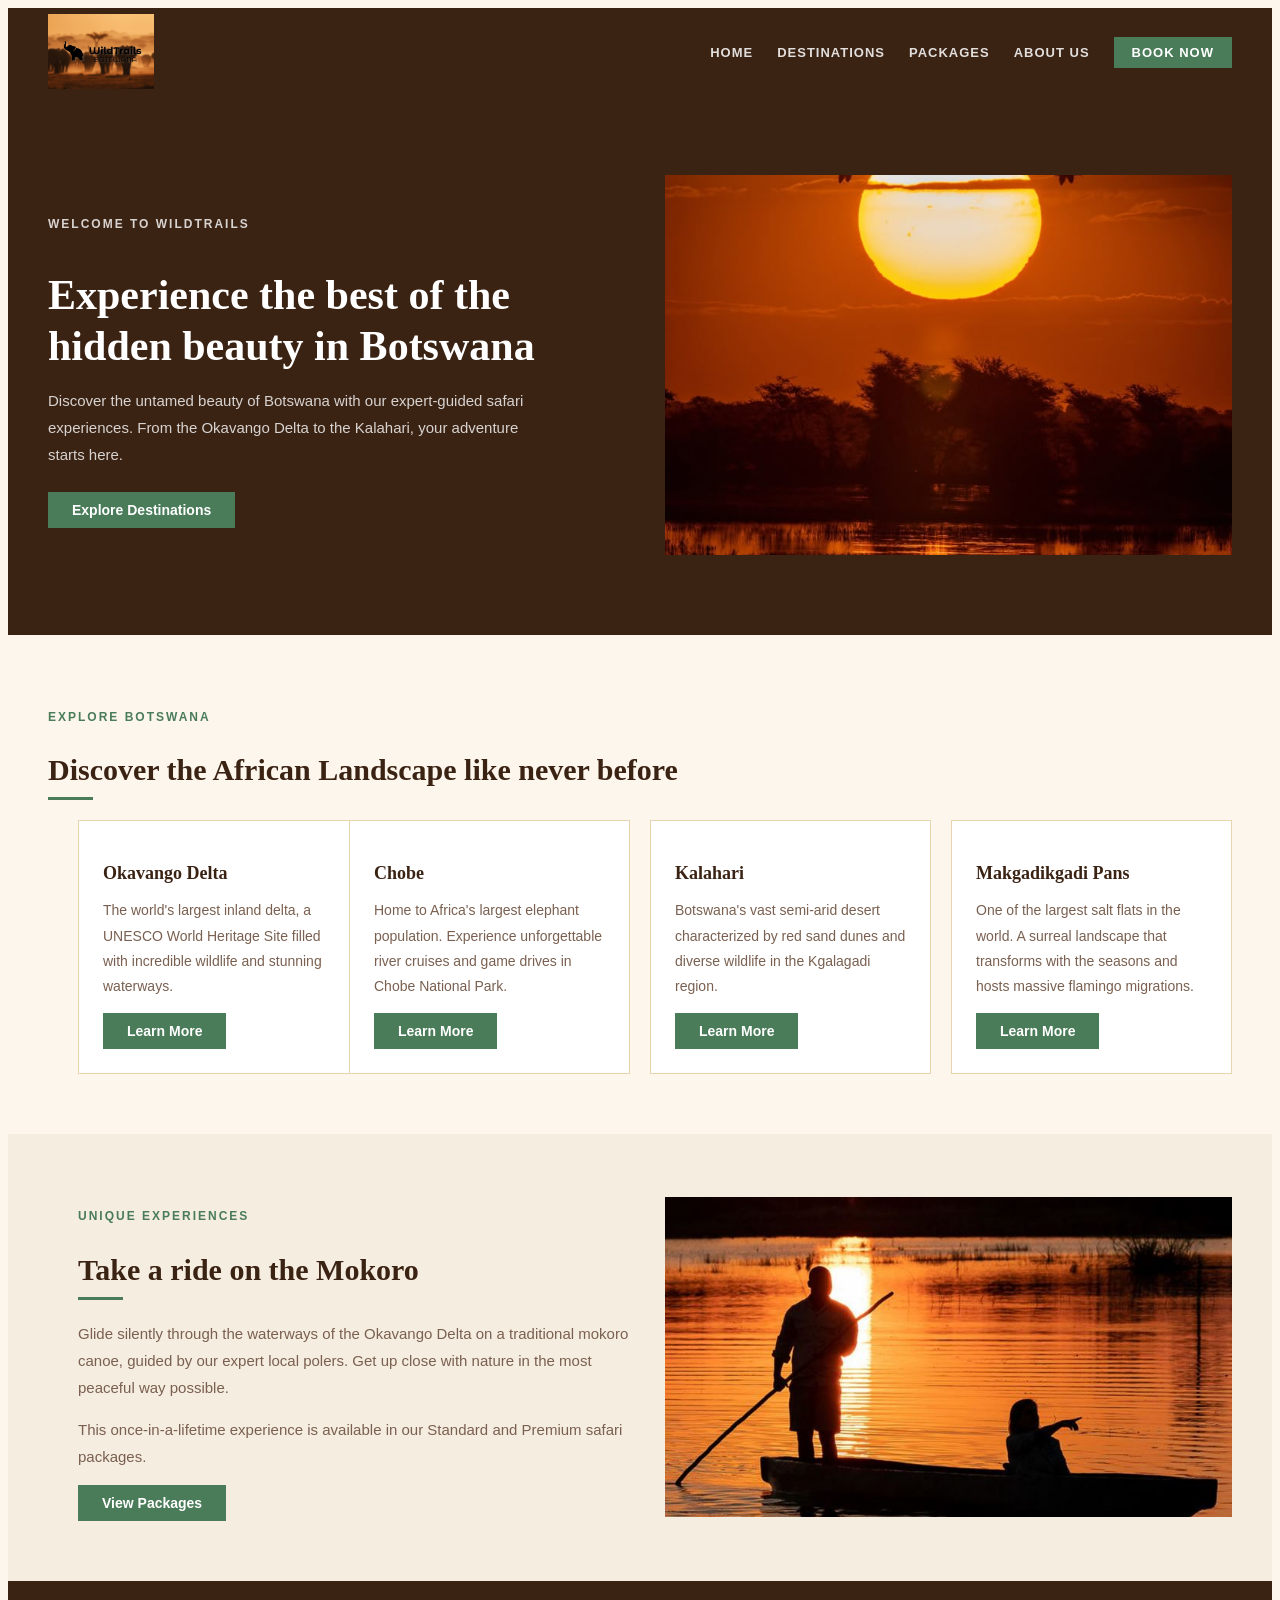
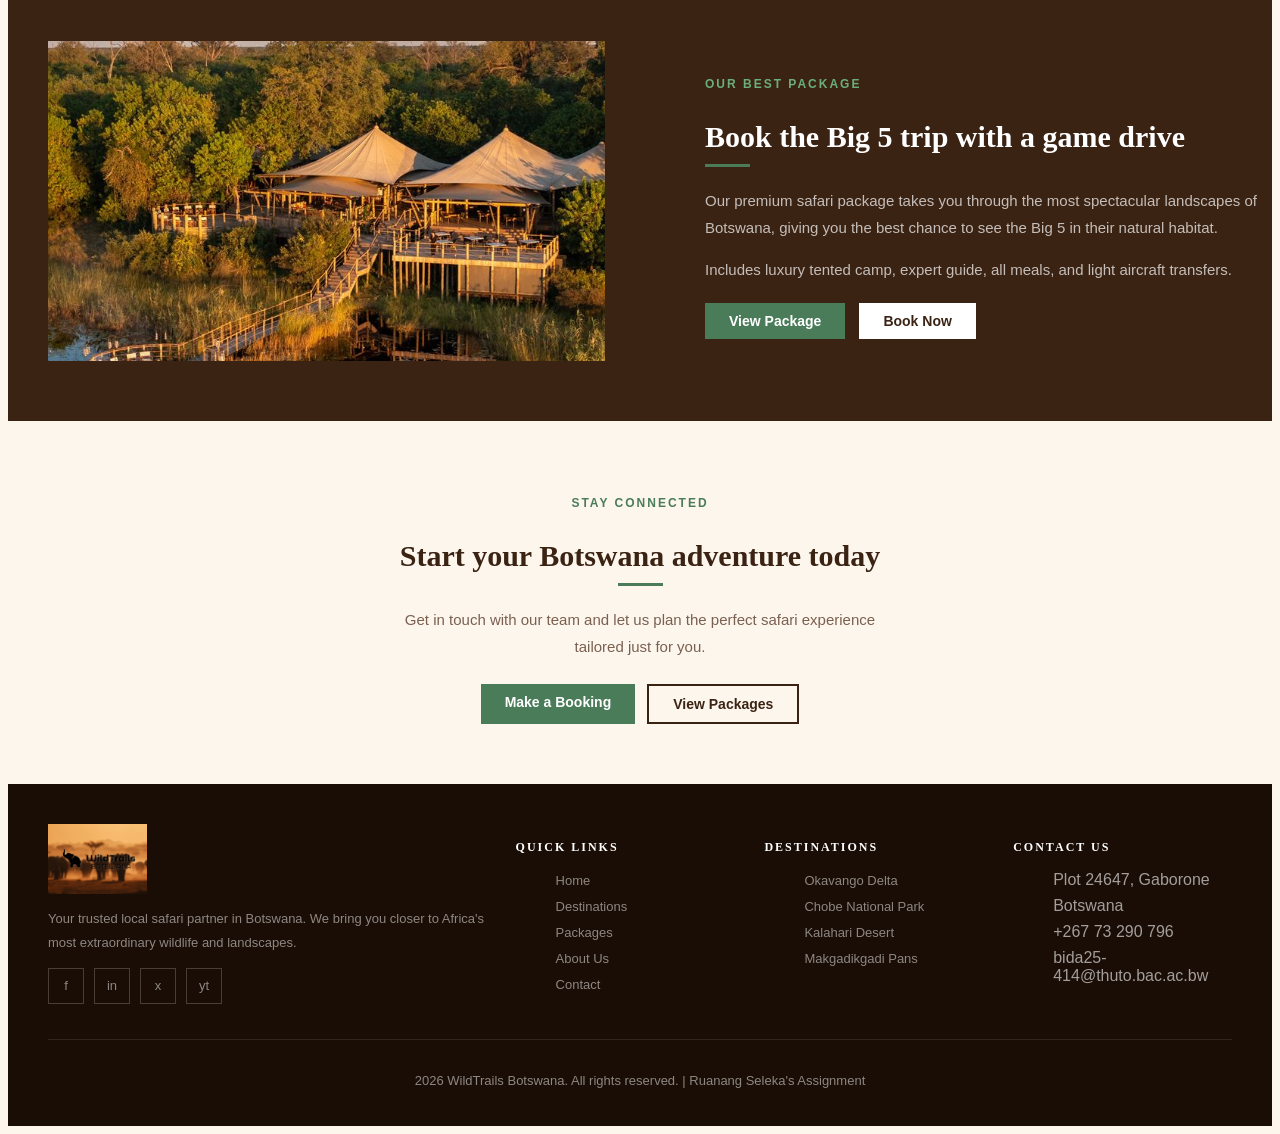
==== commit e801f453: "Add files via upload" ====
--- a/index.html
+++ b/index.html
@@ -1,69 +1,173 @@
-<!DOCTYPE html>
-<html lang="en">
-<head>
-  <meta charset="UTF-8" />
-  <meta name="viewport" content="width=device-width, initial-scale=1.0"/>
-  <title>WildTrails Botswana – Discover the Heart of Africa</title>
-  <link href="https://fonts.googleapis.com/css2?family=Playfair+Display:ital,wght@0,400;0,700;1,400&family=Nunito+Sans:wght@300;400;600&display=swap" rel="stylesheet"/>
-  <link rel="stylesheet" href="style.css"/>
-</head>
-<body>
-  <body>
-
-  <div class="navbar">
-    <div class="logo">
-      <img src="" alt="WildTrails Logo">
-    </div>
-
-    <ul class="nav-links">
-      <li><a href="index.html" class="active">Home</a></li>
-      <li><a href="destinations.html">Destinations</a></li>
-      <li><a href="packages.html">Packages</a></li>
-      <li><a href="about.html">About Us</a></li>
-      <li><a href="contact.html">Contact/Booking</a></li>
-    </ul>
-  </div>
-
-
-<!-- HERO SECTION -->
-<section class="hero" id="home">
-  <div class="hero-bg"></div>
-  <div class="hero-content">
-    <p class="hero-eyebrow">Botswana's Premier Safari Agency</p>
-    <h1 class="hero-title">Discover the<br><em>Heart of Africa</em></h1>
-    <p class="hero-subtitle">Immerse yourself in the untamed beauty of Botswana — from the shimmering waterways of the Okavango Delta to the golden plains of the Kalahari.</p>
-    <div class="hero-btns">
-      <a href="destinations.html" class="btn-wild">Explore Destinations</a>
-      <a href="packages.html" class="btn-outline-wild">View Packages</a>
-    </div>
-  </div>
-</section>
-
-<!-- WELCOME SECTION -->
-<section class="welcome-section">
-  <div class="welcome-container">
-    <div class="welcome-image">
-      <img src="https://images.unsplash.com/photo-1535941339077-2dd1c7963098?w=800&q=80" alt="Elephant in Botswana" width="600" height="420"/>
-    </div>
-    <div class="welcome-text">
-      <p class="section-label">Welcome to WildTrails</p>
-      <h2 class="section-title">Your Gateway to Botswana's Wild Wonders</h2>
-      <div class="section-divider"></div>
-      <p>WildTrails Botswana is your trusted local safari partner, dedicated to crafting unforgettable wildlife experiences across Botswana's most spectacular landscapes. From the lush waterways of the Okavango Delta to the vast silence of the Kalahari, every journey with us is thoughtfully designed around you.</p>
-      <p>We believe in responsible, eco-friendly tourism that benefits both our guests and the communities and wildlife we share this land with.</p>
-      <a href="about.html" class="btn-wild">Our Story</a>
-    </div>
-  </div>
-
-  <section class="featured">
-    <h2>Featured Destinations</h2>
-
-    <div class="featured-grid">
-      <div class="card">Okavango Delta</div>
-      <div class="card">Chobe</div>
-      <div class="card">Kalahari</div>
-    </div>
-</section>
-
-</body>
-</html>
+<!DOCTYPE html>
+<html lang="en">
+<head>
+  <meta charset="UTF-8" />
+  <meta name="viewport" content="width=device-width, initial-scale=1.0"/>
+  <title>WildTrails Botswana - Home</title>
+  <link rel="stylesheet" href="style.css"/>
+</head>
+<body>
+
+  <!-- NAVBAR -->
+  <nav>
+    <a class="nav-logo" href="index.html">
+      <img src="logo.jpg" alt="WildTrails Botswana Logo" width="140" height="75"/>
+    </a>
+    <ul class="nav-links">
+      <li><a href="index.html">Home</a></li>
+      <li><a href="destinations.html">Destinations</a></li>
+      <li><a href="packages.html">Packages</a></li>
+      <li><a href="about.html">About Us</a></li>
+      <li><a href="contact.html" class="nav-btn">Book Now</a></li>
+    </ul>
+  </nav>
+
+  <!-- HERO SECTION -->
+  <section class="hero">
+    <div class="two-col">
+      <div class="col">
+        <p class="section-label">Welcome to WildTrails</p>
+        <h1>Experience the best of the hidden beauty in Botswana</h1>
+        <p>Discover the untamed beauty of Botswana with our expert-guided safari experiences. From the Okavango Delta to the Kalahari, your adventure starts here.</p>
+        <a href="destinations.html" class="btn">Explore Destinations</a>
+      </div>
+      <div class="col">
+        <div class="hero-img-box">
+          <img src="botswana_safari.jfif" alt="Botswana wildlife" width="600" height="380"/>
+        </div>
+      </div>
+    </div>
+  </section>
+
+  <!-- DESTINATIONS OVERVIEW -->
+  <section class="bg-cream">
+    <p class="section-label">Explore Botswana</p>
+    <h2 class="section-title">Discover the African Landscape like never before</h2>
+    <div class="section-divider"></div>
+    <div class="cards-row">
+      <div class="card">
+        <h3>Okavango Delta</h3>
+        <p>The world's largest inland delta, a UNESCO World Heritage Site filled with incredible wildlife and stunning waterways.</p>
+        <a href="destinations.html" class="btn">Learn More</a>
+      </div>
+      <div class="card">
+        <h3>Chobe</h3>
+        <p>Home to Africa's largest elephant population. Experience unforgettable river cruises and game drives in Chobe National Park.</p>
+        <a href="destinations.html" class="btn">Learn More</a>
+      </div>
+      <div class="card">
+        <h3>Kalahari</h3>
+        <p>Botswana's vast semi-arid desert characterized by red sand dunes and diverse wildlife in the Kgalagadi region.</p>
+        <a href="destinations.html" class="btn">Learn More</a>
+      </div>
+      <div class="card">
+        <h3>Makgadikgadi Pans</h3>
+        <p>One of the largest salt flats in the world. A surreal landscape that transforms with the seasons and hosts massive flamingo migrations.</p>
+        <a href="destinations.html" class="btn">Learn More</a>
+      </div>
+    </div>
+  </section>
+
+  <!-- MOKORO SECTION -->
+  <section class="bg-sand">
+    <div class="two-col">
+      <div class="col">
+        <p class="section-label">Unique Experiences</p>
+        <h2 class="section-title">Take a ride on the Mokoro</h2>
+        <div class="section-divider"></div>
+        <p>Glide silently through the waterways of the Okavango Delta on a traditional mokoro canoe, guided by our expert local polers. Get up close with nature in the most peaceful way possible.</p>
+        <p>This once-in-a-lifetime experience is available in our Standard and Premium safari packages.</p>
+        <a href="packages.html" class="btn">View Packages</a>
+      </div>
+      <div class="col">
+        <img src="mokoro_rides_at_sunset.jfif" alt="Mokoro canoe in Okavango Delta" width="600" height="320"/>
+      </div>
+    </div>
+  </section>
+
+  <!-- FEATURED PACKAGE -->
+  <section class="bg-dark">
+    <div class="two-col">
+      <div class="col">
+        <img src="wilderness.jfif" alt="Safari in Botswana" width="600" height="320"/>
+      </div>
+      <div class="col" style="padding-left: 20px;">
+        <p class="section-label" style="color: #6BAF7A;">Our Best Package</p>
+        <h2 class="section-title" style="color: white;">Book the Big 5 trip with a game drive</h2>
+        <div class="section-divider"></div>
+        <p style="color: rgba(255,255,255,0.7);">Our premium safari package takes you through the most spectacular landscapes of Botswana, giving you the best chance to see the Big 5 in their natural habitat.</p>
+        <p style="color: rgba(255,255,255,0.7);">Includes luxury tented camp, expert guide, all meals, and light aircraft transfers.</p>
+        <div style="display: flex; gap: 14px; margin-top: 20px; flex-wrap: wrap;">
+          <a href="packages.html" class="btn">View Package</a>
+          <a href="contact.html" class="btn-white">Book Now</a>
+        </div>
+      </div>
+    </div>
+  </section>
+
+  <!-- CTA SECTION -->
+  <section class="bg-cream text-center">
+    <p class="section-label" style="text-align: center;">Stay Connected</p>
+    <h2 class="section-title" style="text-align: center;">Start your Botswana adventure today</h2>
+    <div class="section-divider-center"></div>
+    <p style="max-width: 500px; margin: 0 auto 24px;">Get in touch with our team and let us plan the perfect safari experience tailored just for you.</p>
+    <div style="display: flex; gap: 12px; justify-content: center; flex-wrap: wrap;">
+      <a href="contact.html" class="btn">Make a Booking</a>
+      <a href="packages.html" class="btn-outline">View Packages</a>
+    </div>
+  </section>
+
+  <!-- FOOTER -->
+  <footer>
+    <div class="footer-grid">
+      <div>
+        <div class="footer-logo">
+          <img src="logo.jpg" alt="WildTrails Botswana Logo" width="130" height="70"/>
+        </div>
+        <p>Your trusted local safari partner in Botswana. We bring you closer to Africa's most extraordinary wildlife and landscapes.</p>
+        <div class="social-row">
+          <a class="social-icon" href="#">f</a>
+          <a class="social-icon" href="#">in</a>
+          <a class="social-icon" href="#">x</a>
+          <a class="social-icon" href="#">yt</a>
+        </div>
+      </div>
+      <div>
+        <h4>Quick Links</h4>
+        <ul class="footer-links">
+          <li><a href="index.html">Home</a></li>
+          <li><a href="destinations.html">Destinations</a></li>
+          <li><a href="packages.html">Packages</a></li>
+          <li><a href="about.html">About Us</a></li>
+          <li><a href="contact.html">Contact</a></li>
+        </ul>
+      </div>
+      <div>
+        <h4>Destinations</h4>
+        <ul class="footer-links">
+          <li><a href="destinations.html">Okavango Delta</a></li>
+          <li><a href="destinations.html">Chobe National Park</a></li>
+          <li><a href="destinations.html">Kalahari Desert</a></li>
+          <li><a href="destinations.html">Makgadikgadi Pans</a></li>
+        </ul>
+      </div>
+      <div>
+        <h4>Contact Us</h4>
+        <ul class="footer-links">
+          <li>Plot 24647, Gaborone</li>
+          <li>Botswana</li>
+          <li>+267 73 290 796</li>
+          <li>bida25-414@thuto.bac.ac.bw</li>
+        </ul>
+      </div>
+    </div>
+    <div class="footer-bottom">
+      <!-- FIX: corrected typo "Assignmnet" and added copyright symbol -->
+      <p>2026 WildTrails Botswana. All rights reserved. | Ruanang Seleka's Assignment</p>
+    </div>
+  </footer>
+
+  <!-- FIX: script tag moved inside body, before closing tag -->
+  <script src="script.js"></script>
+</body>
+</html>
--- a/style.css
+++ b/style.css
@@ -1,696 +1,593 @@
-/* ============================================
-   WildTrails Botswana - Main Stylesheet
-   Web & Multimedia Development Assignment
-   BAC 2026
-   ============================================ */
-
-/* ── CSS VARIABLES ── */
-:root {
-  --brown:       #5C3D2E;
-  --brown-dark:  #3B2314;
-  --brown-light: #8B5E3C;
-  --green:       #4A7C59;
-  --green-light: #6BAF7A;
-  --cream:       #FDF6EC;
-  --sand:        #E8D5B0;
-  --text:        #2C1A0E;
-  --text-light:  #7A6050;
-}
-
-/* ── RESET & BASE ── */
-* { margin: 0; padding: 0; box-sizing: border-box; }
-
-html { scroll-behavior: smooth; }
+{
+  margin: 0;
+  padding: 0;
+  box-sizing: border-box;
+}
 
 body {
-  font-family: 'Nunito Sans', sans-serif;
-  background: var(--cream);
-  color: var(--text);
-  overflow-x: hidden;
-}
-
-/* ── NAVBAR ── */
-.navbar {
-  background: transparent;
-  padding: 1.2rem 2rem;
-  position: fixed;
-  width: 100%;
+  font-family: Arial, sans-serif;
+  background-color: #FDF6EC;
+  color: #2C1A0E;
+}
+
+h1, h2, h3, h4 {
+  font-family: Georgia, serif;
+  color: #3B2314;
+}
+
+p {
+  font-size: 15px;
+  line-height: 1.8;
+  color: #7A6050;
+}
+
+a {
+  color: #4A7C59;
+  text-decoration: none;
+}
+
+a:hover {
+  text-decoration: underline;
+}
+
+img {
+  max-width: 100%;
+  height: auto;
+  display: block;
+}
+
+
+/* ── 2. NAVBAR ── */
+nav {
+  background-color: #3B2314;
+  padding: 6px 40px;
+  display: flex;
+  align-items: center;
+  justify-content: space-between;
+  position: sticky;
   top: 0;
   z-index: 1000;
-  transition: background 0.4s, box-shadow 0.4s;
-}
-
-.navbar.scrolled {
-  background: var(--brown-dark) !important;
-  box-shadow: 0 2px 20px rgba(0,0,0,0.3);
-}
-
-.navbar-brand {
-  font-family: 'Playfair Display', serif;
-  font-size: 1.6rem;
-  color: #fff !important;
-  letter-spacing: 0.5px;
-}
-
-.navbar-brand span { color: var(--green-light); }
-
-.navbar-nav .nav-link {
-  color: rgba(255,255,255,0.9) !important;
-  font-size: 0.9rem;
-  font-weight: 600;
-  letter-spacing: 1.2px;
+}
+
+.nav-logo {
+  text-decoration: none;
+  display: flex;
+  align-items: center;
+}
+
+.nav-logo img {
+  height: 75px;
+  width: auto;
+  display: block;
+  object-fit: contain;
+}
+
+.nav-logo span { color: #6BAF7A; }
+
+.nav-links {
+  list-style: none;
+  display: flex;
+  gap: 24px;
+  align-items: center;
+}
+
+.nav-links a {
+  color: rgba(255,255,255,0.85);
+  font-size: 13px;
+  font-weight: bold;
   text-transform: uppercase;
-  margin: 0 0.4rem;
-  padding: 0.5rem 0.8rem !important;
-  transition: color 0.2s;
-  position: relative;
-}
-
-.navbar-nav .nav-link::after {
-  content: '';
-  position: absolute;
-  bottom: 0;
-  left: 50%;
-  width: 0;
-  height: 2px;
-  background: var(--green-light);
-  transition: width 0.3s, left 0.3s;
-}
-
-.navbar-nav .nav-link:hover::after,
-.navbar-nav .nav-link.active::after {
+  letter-spacing: 1px;
+  text-decoration: none;
+  transition: color 0.2s ease;
+}
+
+.nav-links a:hover {
+  color: #6BAF7A;
+  text-decoration: none;
+}
+
+.nav-btn {
+  background-color: #4A7C59;
+  color: white !important;
+  padding: 8px 18px;
+}
+
+.nav-btn:hover { background-color: #6BAF7A; }
+
+
+/* ── 3. BUTTONS ── */
+.btn {
+  display: inline-block;
+  background-color: #4A7C59;
+  color: white;
+  padding: 10px 24px;
+  font-size: 14px;
+  font-weight: bold;
+  text-decoration: none;
+  border: none;
+  cursor: pointer;
+  transition: background-color 0.3s ease, transform 0.2s ease;
+}
+
+.btn:hover {
+  background-color: #6BAF7A;
+  color: white;
+  text-decoration: none;
+  transform: translateY(-2px);
+}
+
+.btn-outline {
+  display: inline-block;
+  background-color: transparent;
+  color: #3B2314;
+  padding: 10px 24px;
+  font-size: 14px;
+  font-weight: bold;
+  text-decoration: none;
+  border: 2px solid #3B2314;
+  transition: background-color 0.3s ease, color 0.3s ease;
+}
+
+.btn-outline:hover {
+  background-color: #3B2314;
+  color: white;
+  text-decoration: none;
+}
+
+.btn-white {
+  display: inline-block;
+  background-color: white;
+  color: #3B2314;
+  padding: 10px 24px;
+  font-size: 14px;
+  font-weight: bold;
+  text-decoration: none;
+  border: none;
+  cursor: pointer;
+  transition: background-color 0.3s ease;
+}
+
+.btn-white:hover {
+  background-color: #E8D5B0;
+  text-decoration: none;
+}
+
+
+/* ── 4. SECTION STYLES ── */
+section {
+  padding: 60px 40px;
+}
+
+.section-label {
+  font-size: 12px;
+  color: #4A7C59;
+  text-transform: uppercase;
+  letter-spacing: 2px;
+  font-weight: bold;
+  margin-bottom: 8px;
+}
+
+.section-title {
+  font-size: 30px;
+  color: #3B2314;
+  margin-bottom: 10px;
+}
+
+.section-divider {
+  width: 45px;
+  height: 3px;
+  background-color: #4A7C59;
+  margin-bottom: 20px;
+}
+
+.section-divider-center {
+  width: 45px;
+  height: 3px;
+  background-color: #4A7C59;
+  margin: 10px auto 20px auto;
+}
+
+.text-center { text-align: center; }
+
+.bg-cream { background-color: #FDF6EC; }
+.bg-sand  { background-color: #f5ede0; }
+.bg-dark  { background-color: #3B2314; }
+.bg-white { background-color: #ffffff; }
+
+
+/* ── 5. TWO COLUMN LAYOUT ── */
+.two-col {
+  display: flex;
+  gap: 50px;
+  align-items: center;
+}
+
+.two-col .col { flex: 1; }
+
+.two-col img {
   width: 100%;
-  left: 0;
-}
-
-.navbar-nav .nav-link:hover { color: var(--green-light) !important; }
-
-.navbar-toggler { border-color: rgba(255,255,255,0.5); }
-.navbar-toggler-icon { filter: invert(1); }
-
-/* ── HERO ── */
+  height: 320px;
+  object-fit: cover;
+}
+
+
+/* ── 6. CARDS ── */
+.cards-row {
+  display: flex;
+  gap: 20px;
+  flex-wrap: wrap;
+}
+
+.card {
+  flex: 1;
+  min-width: 200px;
+  background-color: white;
+  border: 1px solid #E8D5B0;
+  padding: 24px;
+  transition: transform 0.3s ease, box-shadow 0.3s ease;
+}
+
+.card:hover {
+  transform: translateY(-6px);
+  box-shadow: 0 10px 30px rgba(0,0,0,0.1);
+}
+
+.card h3 { font-size: 18px; margin-bottom: 8px; }
+.card p  { font-size: 14px; margin-bottom: 14px; }
+
+
+/* ── 7. HERO SECTION ── */
 .hero {
-  height: 100vh;
-  min-height: 600px;
-  position: relative;
+  background-color: #3B2314;
+  padding: 80px 40px;
+  color: white;
+}
+
+.hero h1 {
+  font-size: 42px;
+  color: white;
+  max-width: 500px;
+  line-height: 1.2;
+  margin-bottom: 16px;
+}
+
+.hero p {
+  color: rgba(255,255,255,0.8);
+  max-width: 500px;
+  margin-bottom: 24px;
+}
+
+.hero-img-box {
+  background-color: #5C3D2E;
+  min-height: 380px;
   display: flex;
   align-items: center;
   justify-content: center;
   overflow: hidden;
-  background: var(--brown-dark);
-}
-
-.hero-bg {
-  position: absolute;
-  inset: 0;
-  background:
-    linear-gradient(to bottom, rgba(30,15,5,0.55) 0%, rgba(30,15,5,0.3) 50%, rgba(30,15,5,0.75) 100%),
-    url('https://images.unsplash.com/photo-1516026672322-bc52d61a55d5?w=1600&q=80') center/cover no-repeat;
-  transform: scale(1.05);
-  animation: zoomOut 12s ease forwards;
-}
-
-@keyframes zoomOut {
-  from { transform: scale(1.05); }
-  to   { transform: scale(1); }
-}
-
-.hero-content {
-  position: relative;
-  text-align: center;
-  color: #fff;
-  padding: 0 1rem;
-}
-
-.hero-eyebrow {
-  font-size: 0.8rem;
-  letter-spacing: 4px;
-  text-transform: uppercase;
-  color: var(--green-light);
-  font-weight: 600;
-  opacity: 0;
-  animation: fadeUp 0.8s 0.3s forwards;
-}
-
-.hero-title {
-  font-family: 'Playfair Display', serif;
-  font-size: clamp(2.8rem, 8vw, 6rem);
-  font-weight: 700;
-  line-height: 1.1;
-  margin: 0.5rem 0 1.2rem;
-  opacity: 0;
-  animation: fadeUp 0.8s 0.6s forwards;
-}
-
-.hero-title em { color: var(--green-light); font-style: italic; }
-
-.hero-subtitle {
-  font-size: clamp(1rem, 2vw, 1.25rem);
-  font-weight: 300;
-  max-width: 540px;
-  margin: 0 auto 2.2rem;
-  line-height: 1.7;
-  color: rgba(255,255,255,0.85);
-  opacity: 0;
-  animation: fadeUp 0.8s 0.9s forwards;
-}
-
-.hero-btns {
-  display: flex;
-  gap: 1rem;
-  justify-content: center;
-  flex-wrap: wrap;
-  opacity: 0;
-  animation: fadeUp 0.8s 1.2s forwards;
-}
-
-.hero-scroll {
-  position: absolute;
-  bottom: 2rem;
-  left: 50%;
-  transform: translateX(-50%);
-  color: rgba(255,255,255,0.6);
-  font-size: 0.75rem;
-  letter-spacing: 2px;
-  text-transform: uppercase;
-  display: flex;
-  flex-direction: column;
-  align-items: center;
-  gap: 0.4rem;
-  opacity: 0;
-  animation: fadeUp 0.8s 1.8s forwards;
-}
-
-.hero-scroll i { animation: bounce 1.6s infinite; }
-
-/* ── ANIMATIONS ── */
-@keyframes bounce {
-  0%, 100% { transform: translateY(0); }
-  50%       { transform: translateY(6px); }
-}
-
-@keyframes fadeUp {
-  from { opacity: 0; transform: translateY(24px); }
-  to   { opacity: 1; transform: translateY(0); }
-}
-
-/* ── BUTTONS ── */
-.btn-wild {
-  background: var(--green);
-  color: #fff;
-  border: none;
-  padding: 0.85rem 2.2rem;
-  font-size: 0.9rem;
-  font-weight: 600;
-  letter-spacing: 1px;
-  text-transform: uppercase;
-  border-radius: 2px;
-  text-decoration: none;
-  transition: background 0.3s, transform 0.2s;
-}
-
-.btn-wild:hover {
-  background: var(--green-light);
-  color: #fff;
-  transform: translateY(-2px);
-}
-
-.btn-outline-wild {
-  background: transparent;
-  color: #fff;
-  border: 2px solid rgba(255,255,255,0.6);
-  padding: 0.85rem 2.2rem;
-  font-size: 0.9rem;
-  font-weight: 600;
-  letter-spacing: 1px;
-  text-transform: uppercase;
-  border-radius: 2px;
-  text-decoration: none;
-  transition: border-color 0.3s, background 0.3s;
-}
-
-.btn-outline-wild:hover {
-  border-color: #fff;
-  background: rgba(255,255,255,0.1);
-  color: #fff;
-}
-
-/* ── STATS BAND ── */
-.stats-band {
-  background: var(--brown-dark);
-  padding: 1.8rem 0;
-}
-
-.stat-item {
-  text-align: center;
-  color: #fff;
-  padding: 0.5rem 1rem;
-  border-right: 1px solid rgba(255,255,255,0.12);
-}
-
-.stat-item:last-child { border-right: none; }
-
-.stat-number {
-  font-family: 'Playfair Display', serif;
-  font-size: 2rem;
-  font-weight: 700;
-  color: var(--green-light);
-  line-height: 1;
-}
-
-.stat-label {
-  font-size: 0.78rem;
-  letter-spacing: 1.5px;
-  text-transform: uppercase;
-  color: rgba(255,255,255,0.6);
-  margin-top: 0.3rem;
-}
-
-/* ── SECTION TITLES ── */
-.section-label {
-  font-size: 0.75rem;
-  letter-spacing: 3px;
-  text-transform: uppercase;
-  color: var(--green);
-  font-weight: 700;
-  margin-bottom: 0.5rem;
-}
-
-.section-title {
-  font-family: 'Playfair Display', serif;
-  font-size: clamp(1.8rem, 4vw, 2.8rem);
-  font-weight: 700;
-  color: var(--brown-dark);
-  line-height: 1.2;
-}
-
-.section-divider {
-  width: 50px;
-  height: 3px;
-  background: var(--green);
-  margin: 1rem 0 1.5rem;
-}
-
-/* ── WELCOME SECTION ── */
-.welcome-section {
-  padding: 6rem 0;
-  background: var(--cream);
-}
-
-.welcome-img-wrap {
-  position: relative;
-  border-radius: 2px;
+}
+
+.hero-img-box img {
+  width: 100%;
+  height: 380px;
+  object-fit: cover;
+}
+
+
+/* ── 8. DESTINATION CARDS ── */
+.dest-grid {
+  display: grid;
+  grid-template-columns: repeat(2, 1fr);
+  gap: 20px;
+}
+
+.dest-card {
+  background-color: white;
+  border: 1px solid #E8D5B0;
   overflow: hidden;
-}
-
-.welcome-img-wrap img {
-  width: 100%;
-  height: 420px;
-  object-fit: cover;
-  display: block;
-}
-
-.welcome-img-badge {
-  position: absolute;
-  bottom: -1.5rem;
-  left: -1.5rem;
-  background: var(--green);
-  color: #fff;
-  padding: 1.2rem 1.8rem;
-  font-family: 'Playfair Display', serif;
-  font-size: 1.1rem;
-  line-height: 1.3;
-  max-width: 200px;
-}
-
-.welcome-img-badge strong {
-  display: block;
-  font-size: 2rem;
-}
-
-.welcome-text { padding-left: 1rem; }
-
-.welcome-text p {
-  font-size: 1.05rem;
-  line-height: 1.9;
-  color: var(--text-light);
-  margin-bottom: 1.2rem;
-}
-
-.feature-pill {
-  display: inline-flex;
-  align-items: center;
-  gap: 0.5rem;
-  background: var(--sand);
-  color: var(--brown);
-  font-size: 0.85rem;
-  font-weight: 600;
-  padding: 0.4rem 1rem;
-  border-radius: 50px;
-  margin: 0.2rem;
-}
-
-.feature-pill i { color: var(--green); }
-
-/* ── DESTINATIONS ── */
-.destinations-section {
-  padding: 6rem 0;
-  background: #f5ede0;
-}
-
-.dest-card {
-  position: relative;
-  overflow: hidden;
-  border-radius: 2px;
-  cursor: pointer;
-  height: 420px;
-  display: block;
-  text-decoration: none;
+  transition: transform 0.3s ease, box-shadow 0.3s ease;
+}
+
+.dest-card:hover {
+  transform: translateY(-6px);
+  box-shadow: 0 10px 30px rgba(0,0,0,0.1);
 }
 
 .dest-card img {
   width: 100%;
-  height: 100%;
+  height: 200px;
   object-fit: cover;
-  transition: transform 0.6s ease;
-}
-
-.dest-card:hover img { transform: scale(1.08); }
-
-.dest-overlay {
-  position: absolute;
-  inset: 0;
-  background: linear-gradient(to top, rgba(20,8,2,0.85) 0%, rgba(20,8,2,0.1) 60%);
-  display: flex;
-  flex-direction: column;
-  justify-content: flex-end;
-  padding: 1.8rem;
-  transition: background 0.4s;
-}
-
-.dest-card:hover .dest-overlay {
-  background: linear-gradient(to top, rgba(20,8,2,0.92) 0%, rgba(20,8,2,0.25) 60%);
-}
-
-.dest-tag {
-  font-size: 0.7rem;
-  letter-spacing: 2px;
-  text-transform: uppercase;
-  color: var(--green-light);
-  font-weight: 700;
-  margin-bottom: 0.4rem;
-}
-
-.dest-name {
-  font-family: 'Playfair Display', serif;
-  font-size: 1.6rem;
-  color: #fff;
-  line-height: 1.2;
-  margin-bottom: 0.6rem;
-}
-
-.dest-desc {
-  font-size: 0.88rem;
-  color: rgba(255,255,255,0.75);
-  line-height: 1.6;
-  max-height: 0;
-  overflow: hidden;
-  transition: max-height 0.4s ease;
-}
-
-.dest-card:hover .dest-desc { max-height: 80px; }
-
-.dest-arrow {
-  display: inline-flex;
-  align-items: center;
-  gap: 0.4rem;
-  color: var(--green-light);
-  font-size: 0.8rem;
-  font-weight: 700;
-  letter-spacing: 1px;
-  text-transform: uppercase;
-  margin-top: 0.8rem;
-  opacity: 0;
-  transition: opacity 0.3s;
-}
-
-.dest-card:hover .dest-arrow { opacity: 1; }
-
-/* ── PACKAGES ── */
-.packages-section {
-  padding: 6rem 0;
-  background: var(--cream);
+}
+
+.dest-card-body { padding: 18px; }
+.dest-card-body h3 { font-size: 18px; margin-bottom: 6px; }
+.dest-card-body p  { font-size: 13px; margin-bottom: 12px; }
+
+
+/* ── 9. PACKAGE CARDS ── */
+.pkg-grid {
+  display: flex;
+  gap: 20px;
 }
 
 .pkg-card {
-  border: 1px solid var(--sand);
-  border-radius: 2px;
-  padding: 2.5rem 2rem;
-  background: #fff;
-  transition: transform 0.3s, box-shadow 0.3s;
-  height: 100%;
-  position: relative;
-  overflow: hidden;
-}
-
-.pkg-card::before {
-  content: '';
-  position: absolute;
-  top: 0;
-  left: 0;
-  width: 100%;
-  height: 4px;
-  background: var(--sand);
-  transition: background 0.3s;
+  flex: 1;
+  background-color: white;
+  border: 1px solid #E8D5B0;
+  padding: 28px 22px;
+  text-align: center;
+  transition: transform 0.3s ease, box-shadow 0.3s ease;
 }
 
 .pkg-card:hover {
   transform: translateY(-6px);
-  box-shadow: 0 20px 50px rgba(92,61,46,0.15);
-}
-
-.pkg-card:hover::before { background: var(--green); }
-.pkg-card.featured::before { background: var(--brown); }
+  box-shadow: 0 10px 30px rgba(0,0,0,0.1);
+}
+
+.pkg-card h3 { font-size: 20px; margin-bottom: 6px; }
+
+.pkg-card.featured { border: 2px solid #3B2314; }
+
+.pkg-card .duration {
+  font-size: 12px;
+  color: #7A6050;
+  text-transform: uppercase;
+  letter-spacing: 1px;
+  margin-bottom: 14px;
+}
+
+.pkg-card .price {
+  font-size: 28px;
+  font-family: Georgia, serif;
+  color: #5C3D2E;
+  font-weight: bold;
+  margin-bottom: 16px;
+}
+
+.pkg-card .price span {
+  font-size: 13px;
+  font-family: Arial, sans-serif;
+  color: #7A6050;
+  font-weight: normal;
+}
+
+.pkg-card ul {
+  list-style: none;
+  text-align: left;
+  margin-bottom: 20px;
+}
+
+.pkg-card ul li {
+  font-size: 13px;
+  color: #7A6050;
+  padding: 6px 0;
+  border-bottom: 1px solid #f0e8da;
+}
+
+.pkg-card ul li::before {
+  content: "✓ ";
+  color: #4A7C59;
+  font-weight: bold;
+}
 
 .pkg-badge {
-  position: absolute;
-  top: 1.2rem;
-  right: 1.2rem;
-  background: var(--brown);
-  color: #fff;
-  font-size: 0.7rem;
-  font-weight: 700;
-  letter-spacing: 1px;
+  display: inline-block;
+  background-color: #3B2314;
+  color: white;
+  font-size: 11px;
+  padding: 3px 10px;
+  margin-bottom: 10px;
+}
+
+
+/* ── 10. ABOUT PAGE ── */
+.values-grid {
+  display: grid;
+  grid-template-columns: repeat(2, 1fr);
+  gap: 20px;
+  margin-top: 20px;
+}
+
+.value-card {
+  background-color: white;
+  border: 1px solid #E8D5B0;
+  padding: 24px;
+  transition: transform 0.3s ease, box-shadow 0.3s ease;
+}
+
+.value-card:hover {
+  transform: translateY(-4px);
+  box-shadow: 0 8px 24px rgba(0,0,0,0.08);
+}
+
+.value-card h4 { font-size: 16px; margin-bottom: 8px; }
+
+.partners-row {
+  display: flex;
+  gap: 16px;
+  flex-wrap: wrap;
+  justify-content: center;
+  margin-top: 20px;
+}
+
+.partner-box {
+  background-color: #E8D5B0;
+  width: 120px;
+  height: 55px;
+  display: flex;
+  align-items: center;
+  justify-content: center;
+  font-size: 11px;
+  color: #7A6050;
+  text-align: center;
+  padding: 6px;
+  transition: background-color 0.3s ease;
+}
+
+.partner-box:hover { background-color: #d4c09a; }
+
+
+/* ── 11. CONTACT FORM ── */
+form label {
+  display: block;
+  font-size: 13px;
+  font-weight: bold;
+  color: #3B2314;
+  margin-bottom: 5px;
+  margin-top: 16px;
+}
+
+form input,
+form select,
+form textarea {
+  width: 100%;
+  padding: 10px 14px;
+  font-size: 14px;
+  border: 1px solid #E8D5B0;
+  background-color: white;
+  color: #2C1A0E;
+  box-sizing: border-box;
+  transition: border-color 0.3s ease;
+}
+
+form input:focus,
+form select:focus,
+form textarea:focus {
+  outline: none;
+  border-color: #4A7C59;
+}
+
+form textarea {
+  height: 110px;
+  resize: vertical;
+}
+
+form button[type="submit"] {
+  margin-top: 20px;
+  width: 100%;
+  padding: 14px;
+  background-color: #4A7C59;
+  color: white;
+  font-size: 15px;
+  font-weight: bold;
+  border: none;
+  cursor: pointer;
+  transition: background-color 0.3s ease, transform 0.2s ease;
+}
+
+form button[type="submit"]:hover {
+  background-color: #6BAF7A;
+  transform: translateY(-2px);
+}
+
+.form-row { display: flex; gap: 16px; }
+.form-row > div { flex: 1; }
+
+
+/* ── 12. FOOTER ── */
+footer {
+  background-color: #1a0d05;
+  color: rgba(255,255,255,0.6);
+  padding: 40px 40px 20px;
+}
+
+.footer-grid {
+  display: grid;
+  grid-template-columns: 2fr 1fr 1fr 1fr;
+  gap: 30px;
+  margin-bottom: 30px;
+}
+
+.footer-logo { margin-bottom: 12px; }
+
+.footer-logo img {
+  height: 70px;
+  width: auto;
+  object-fit: contain;
+}
+
+footer p {
+  font-size: 13px;
+  color: rgba(255,255,255,0.5);
+  line-height: 1.8;
+}
+
+footer h4 {
+  font-size: 12px;
+  color: white;
   text-transform: uppercase;
-  padding: 0.3rem 0.8rem;
-  border-radius: 2px;
-}
-
-.pkg-icon {
-  font-size: 2rem;
-  color: var(--green);
-  margin-bottom: 1rem;
-}
-
-.pkg-name {
-  font-family: 'Playfair Display', serif;
-  font-size: 1.4rem;
-  color: var(--brown-dark);
-  margin-bottom: 0.3rem;
-}
-
-.pkg-duration {
-  font-size: 0.82rem;
-  color: var(--text-light);
-  letter-spacing: 1px;
-  text-transform: uppercase;
-  margin-bottom: 1.2rem;
-}
-
-.pkg-price {
-  font-family: 'Playfair Display', serif;
-  font-size: 2.2rem;
-  color: var(--brown);
-  font-weight: 700;
-  line-height: 1;
-  margin-bottom: 1.5rem;
-}
-
-.pkg-price span {
-  font-size: 1rem;
-  color: var(--text-light);
-  font-family: 'Nunito Sans', sans-serif;
-  font-weight: 400;
-}
-
-.pkg-features {
-  list-style: none;
-  margin-bottom: 2rem;
-}
-
-.pkg-features li {
-  font-size: 0.9rem;
-  color: var(--text-light);
-  padding: 0.4rem 0;
-  border-bottom: 1px solid #f0e8da;
-  display: flex;
-  align-items: center;
-  gap: 0.6rem;
-}
-
-.pkg-features li i {
-  color: var(--green);
-  width: 16px;
-}
-
-/* ── WHY US ── */
-.whyus-section {
-  padding: 6rem 0;
-  background: var(--brown-dark);
-}
-
-.whyus-section .section-title { color: #fff; }
-.whyus-section .section-label { color: var(--green-light); }
-
-.why-card {
-  text-align: center;
-  padding: 2rem 1.5rem;
-  border: 1px solid rgba(255,255,255,0.08);
-  border-radius: 2px;
-  transition: border-color 0.3s, background 0.3s;
-  height: 100%;
-}
-
-.why-card:hover {
-  border-color: var(--green);
-  background: rgba(255,255,255,0.04);
-}
-
-.why-icon {
-  width: 64px;
-  height: 64px;
-  border-radius: 50%;
-  background: rgba(107,175,122,0.15);
-  display: flex;
-  align-items: center;
-  justify-content: center;
-  margin: 0 auto 1.2rem;
-  font-size: 1.6rem;
-  color: var(--green-light);
-  transition: background 0.3s;
-}
-
-.why-card:hover .why-icon {
-  background: var(--green);
-  color: #fff;
-}
-
-.why-title {
-  font-family: 'Playfair Display', serif;
-  font-size: 1.15rem;
-  color: #fff;
-  margin-bottom: 0.7rem;
-}
-
-.why-text {
-  font-size: 0.88rem;
-  color: rgba(255,255,255,0.55);
-  line-height: 1.7;
-}
-
-/* ── CTA BANNER ── */
-.cta-section {
-  padding: 6rem 0;
-  background:
-    linear-gradient(rgba(40,20,5,0.8), rgba(40,20,5,0.8)),
-    url('https://images.unsplash.com/photo-1549366021-9f761d450615?w=1600&q=80') center/cover fixed;
-  text-align: center;
-  color: #fff;
-}
-
-.cta-section .section-title { color: #fff; }
-
-/* ── FOOTER ── */
-footer {
-  background: #1a0d05;
-  color: rgba(255,255,255,0.6);
-  padding: 4rem 0 1.5rem;
-}
-
-.footer-brand {
-  font-family: 'Playfair Display', serif;
-  font-size: 1.5rem;
-  color: #fff;
-  margin-bottom: 1rem;
-}
-
-.footer-brand span { color: var(--green-light); }
-
-.footer-text {
-  font-size: 0.88rem;
-  line-height: 1.8;
-  margin-bottom: 1.5rem;
-}
-
-.footer-heading {
-  font-size: 0.75rem;
-  letter-spacing: 2.5px;
-  text-transform: uppercase;
-  color: #fff;
-  font-weight: 700;
-  margin-bottom: 1.2rem;
+  letter-spacing: 2px;
+  margin-bottom: 14px;
 }
 
 .footer-links { list-style: none; }
-
-.footer-links li { margin-bottom: 0.6rem; }
+.footer-links li { margin-bottom: 8px; }
 
 .footer-links a {
   color: rgba(255,255,255,0.5);
-  text-decoration: none;
-  font-size: 0.9rem;
-  transition: color 0.2s;
-}
-
-.footer-links a:hover { color: var(--green-light); }
-
-.social-icons {
-  display: flex;
-  gap: 0.8rem;
-  margin-top: 0.5rem;
-}
-
-.social-icons a {
-  width: 38px;
-  height: 38px;
-  border: 1px solid rgba(255,255,255,0.15);
-  border-radius: 50%;
+  font-size: 13px;
+  text-decoration: none;
+  transition: color 0.2s ease;
+}
+
+.footer-links a:hover { color: #6BAF7A; }
+
+.social-row {
+  display: flex;
+  gap: 10px;
+  margin-top: 14px;
+}
+
+.social-icon {
+  width: 34px;
+  height: 34px;
+  border: 1px solid rgba(255,255,255,0.2);
   display: flex;
   align-items: center;
   justify-content: center;
   color: rgba(255,255,255,0.5);
-  font-size: 0.9rem;
-  transition: border-color 0.2s, color 0.2s, background 0.2s;
-  text-decoration: none;
-}
-
-.social-icons a:hover {
-  border-color: var(--green-light);
-  color: var(--green-light);
+  font-size: 13px;
+  text-decoration: none;
+  transition: border-color 0.2s ease, color 0.2s ease;
+}
+
+.social-icon:hover {
+  border-color: #6BAF7A;
+  color: #6BAF7A;
+  text-decoration: none;
 }
 
 .footer-bottom {
-  border-top: 1px solid rgba(255,255,255,0.08);
-  margin-top: 3rem;
-  padding-top: 1.5rem;
-  font-size: 0.82rem;
+  border-top: 1px solid rgba(255,255,255,0.1);
+  padding-top: 16px;
   text-align: center;
-}
-
-/* ── RESPONSIVE ── */
+  font-size: 12px;
+}
+
+
+/* ── 13. RESPONSIVE ── */
 @media (max-width: 768px) {
-  .welcome-img-badge { display: none; }
-  .welcome-text { padding-left: 0; margin-top: 1.5rem; }
-  .stat-item { border-right: none; border-bottom: 1px solid rgba(255,255,255,0.1); }
-  .stat-item:last-child { border-bottom: none; }
-}
+
+  nav {
+    flex-direction: column;
+    gap: 14px;
+    padding: 14px 20px;
+  }
+
+  .nav-links {
+    flex-wrap: wrap;
+    justify-content: center;
+    gap: 12px;
+  }
+
+  section { padding: 40px 20px; }
+
+  .two-col    { flex-direction: column; gap: 24px; }
+  .dest-grid  { grid-template-columns: 1fr; }
+  .pkg-grid   { flex-direction: column; }
+  .footer-grid { grid-template-columns: 1fr; }
+  .cards-row  { flex-direction: column; }
+  .values-grid { grid-template-columns: 1fr; }
+  .form-row   { flex-direction: column; }
+
+  .hero h1 { font-size: 28px; }
+}
